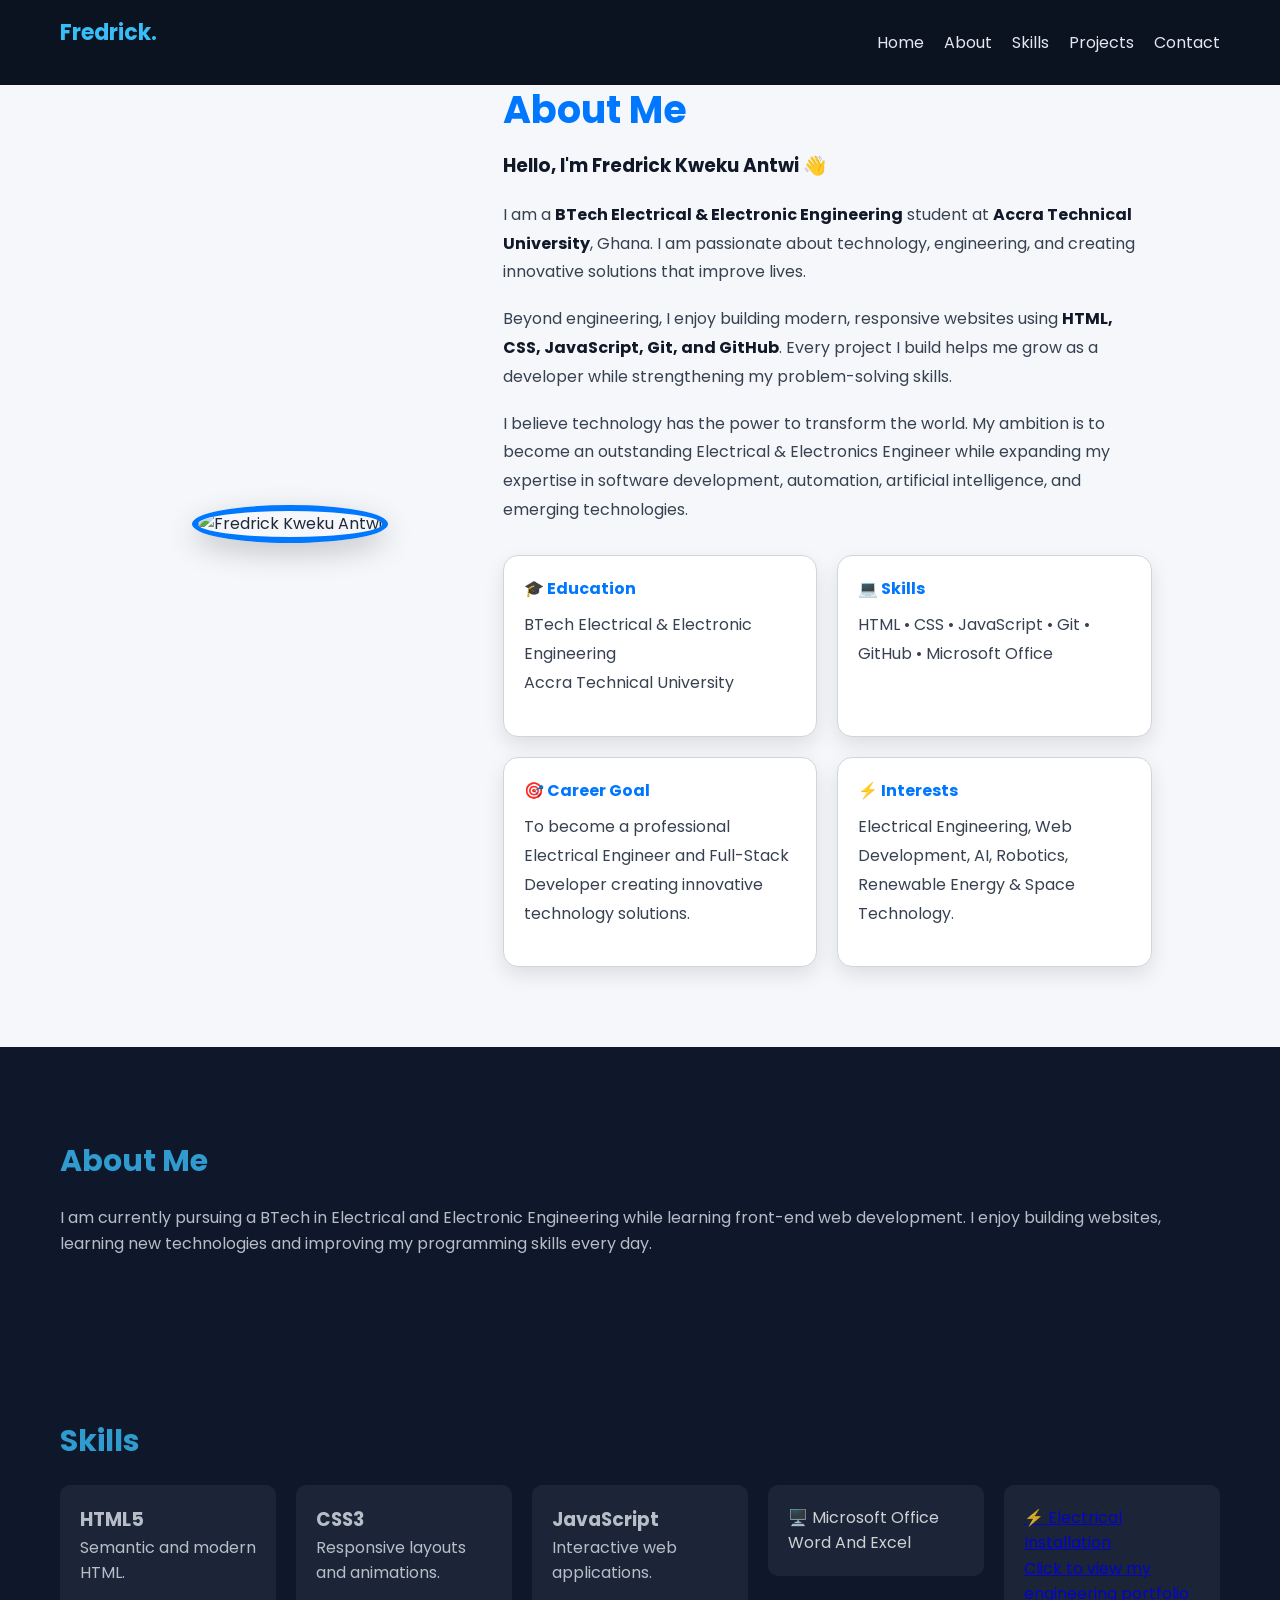
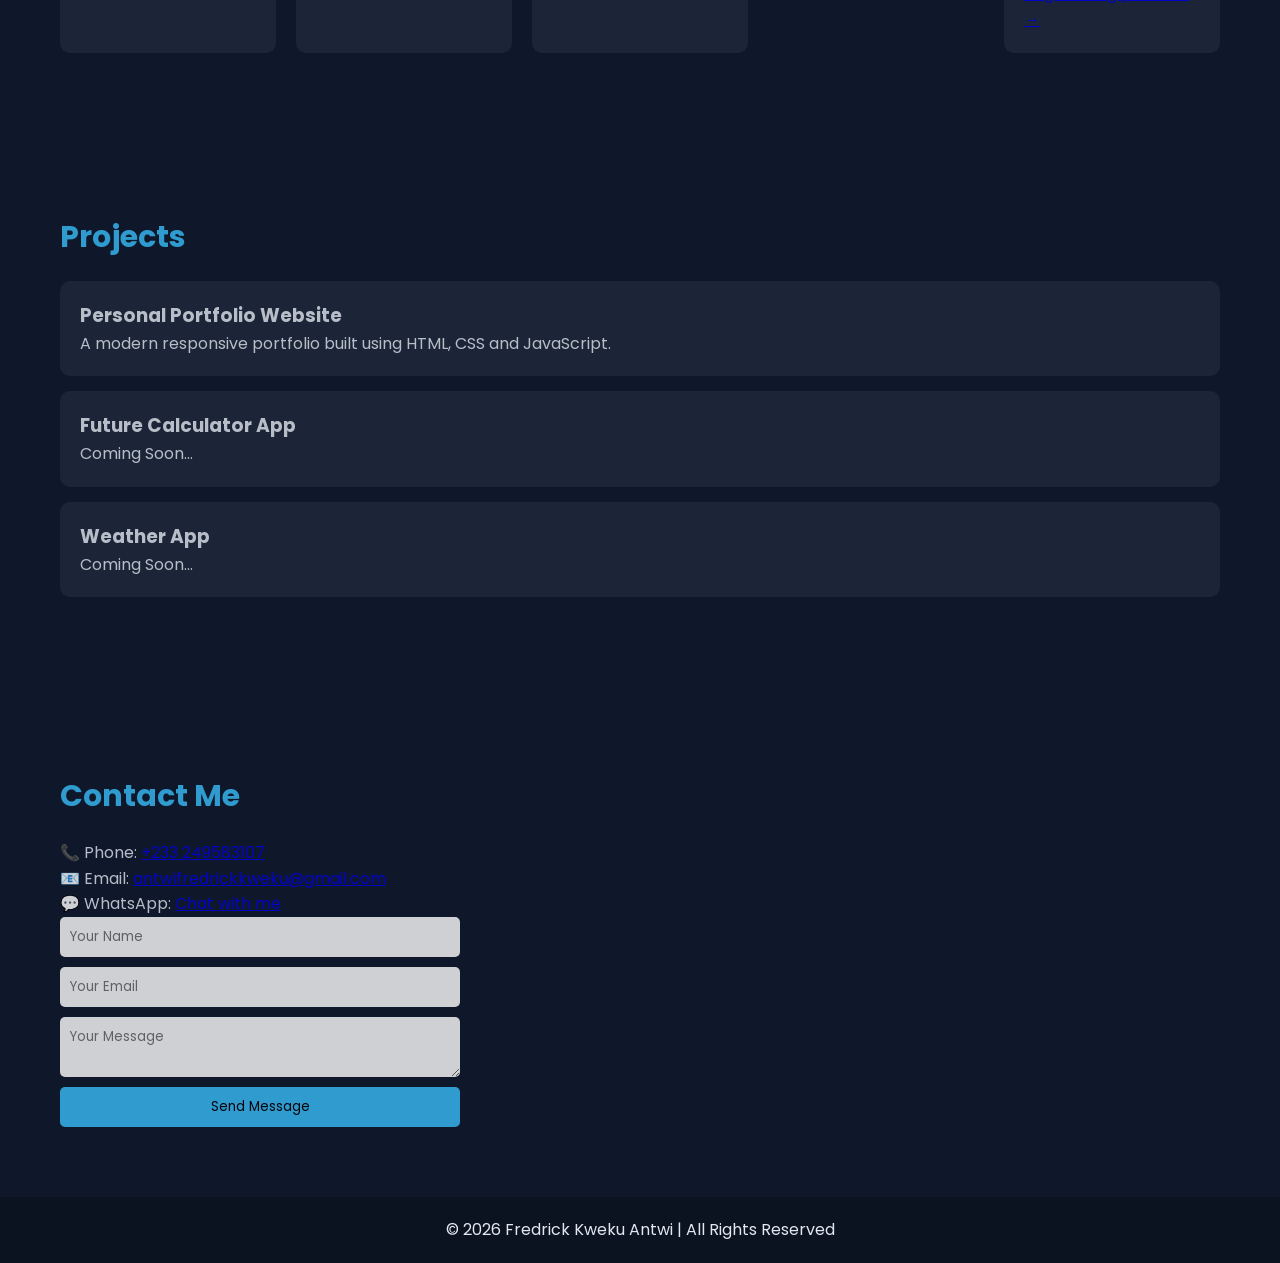
==== index.html @ 569ac74a "Update index.html" ====
<!DOCTYPE html>
<html lang="en">
<head>
    <meta charset="UTF-8">
    <meta name="viewport" content="width=device-width, initial-scale=1.0">
    <title>Fredrick Kweku Antwi | Portfolio</title>

    <link rel="stylesheet" href="style.css">

    <link href="https://fonts.googleapis.com/css2?family=Poppins:wght@300;400;600;700&display=swap" rel="stylesheet">
</head>
<body>

<header>

<nav>

<h2 class="logo">Fredrick.</h2>

<ul class="nav-links">

<li><a href="#home">Home</a></li>

<li><a href="#about">About</a></li>

<li><a href="#skills">Skills</a></li>

<li><a href="#projects">Projects</a></li>

<li><a href="#contact">Contact</a></li>

</ul>

</nav>

</header>

<section id="about" class="about">
    <div class="about-container">

        <div class="about-image">
            <img src="images/profile.jpg" alt="Fredrick Kweku Antwi">
        </div>

        <div class="about-content">
            <h2>About Me</h2>

            <h3>Hello, I'm Fredrick Kweku Antwi 👋</h3>

            <p>
                I am a <strong>BTech Electrical & Electronic Engineering</strong> student at
                <strong>Accra Technical University</strong>, Ghana. I am passionate about
                technology, engineering, and creating innovative solutions that improve lives.
            </p>

            <p>
                Beyond engineering, I enjoy building modern, responsive websites using
                <strong>HTML, CSS, JavaScript, Git, and GitHub</strong>. Every project I build
                helps me grow as a developer while strengthening my problem-solving skills.
            </p>

            <p>
                I believe technology has the power to transform the world. My ambition is to
                become an outstanding Electrical & Electronics Engineer while expanding my
                expertise in software development, automation, artificial intelligence, and
                emerging technologies.
            </p>

            <div class="about-info">

                <div class="info-box">
                    <h4>🎓 Education</h4>
                    <p>BTech Electrical & Electronic Engineering<br>Accra Technical University</p>
                </div>

                <div class="info-box">
                    <h4>💻 Skills</h4>
                    <p>HTML • CSS • JavaScript • Git • GitHub • Microsoft Office</p>
                </div>

                <div class="info-box">
                    <h4>🎯 Career Goal</h4>
                    <p>To become a professional Electrical Engineer and Full-Stack Developer creating innovative technology solutions.</p>
                </div>

                <div class="info-box">
                    <h4>⚡ Interests</h4>
                    <p>Electrical Engineering, Web Development, AI, Robotics, Renewable Energy & Space Technology.</p>
                </div>

            </div>
        </div>

    </div>
</section>

<section id="about">

<h2>About Me</h2>

<p>

I am currently pursuing a BTech in Electrical and Electronic Engineering while learning front-end web development.

I enjoy building websites, learning new technologies and improving my programming skills every day.

</p>

</section>

<section id="skills">

<h2>Skills</h2>

<div class="skills-container">

<div class="card">
<h3>HTML5</h3>
<p>Semantic and modern HTML.</p>
</div>

<div class="card">
<h3>CSS3</h3>
<p>Responsive layouts and animations.</p>
</div>

<div class="card">
<h3>JavaScript</h3>
<p>Interactive web applications.</p>
</div>

<a href="office.html" class="office-link">
    <div class="card">
        🖥️ Microsoft Office
        <P>Word And Excel</P>
    </div>
</a>

 <a href="electrical.html" class="card">
        ⚡ Electrical Installation
        <p>Click to view my engineering portfolio →</p>
    </a>

</div>

</section>

<section id="projects">

<h2>Projects</h2>

<div class="project">

<h3>Personal Portfolio Website</h3>

<p>

A modern responsive portfolio built using HTML, CSS and JavaScript.

</p>

</div>

<div class="project">

<h3>Future Calculator App</h3>

<p>

Coming Soon...

</p>

</div>

<div class="project">

<h3>Weather App</h3>

<p>

Coming Soon...

</p>

</div>

</section>

<section id="contact">

<h2>Contact Me</h2>

<div class="contact-info">

<p>📞 Phone: <a href="tel:+233249583107">+233 249583107</a></p>

<p>📧 Email: <a href="mailto:freddieselectricals@gmail.com">antwifredrickkweku@gmail.com</a></p>

<p>
💬 WhatsApp: 
<a href="https://wa.me/233531839120" target="_blank">
Chat with me
</a>
</p>

</div>

<form>
<input type="text" placeholder="Your Name" required>
<input type="email" placeholder="Your Email" required>
<textarea placeholder="Your Message" required></textarea>
<button type="submit">Send Message</button>
</form>

</section>

<footer>

<p>

© 2026 Fredrick Kweku Antwi | All Rights Reserved

</p>

</footer>

<script src="script.js"></script>

</body>
</html>
---- style.css ----
* {
    margin: 0;
    padding: 0;
    box-sizing: border-box;
    font-family: 'Poppins', sans-serif;
}

body {
    background: #0f172a;
    color: #e2e8f0;
    line-height: 1.6;
}

/* NAVBAR */
header {
    position: fixed;
    width: 100%;
    top: 0;
    left: 0;
    background: #0b1220;
    padding: 15px 60px;
    z-index: 1000;
}

nav {
    display: flex;
    justify-content: space-between;
    align-items: center;
}

.logo {
    color: #38bdf8;
    font-size: 22px;
    font-weight: 700;
}

.nav-links {
    list-style: none;
    display: flex;
}

.nav-links li {
    margin-left: 20px;
}

.nav-links a {
    color: #e2e8f0;
    text-decoration: none;
    transition: 0.3s;
}

.nav-links a:hover {
    color: #38bdf8;
}

/* HERO SECTION */
.hero {
    display: flex;
    justify-content: space-between;
    align-items: center;
    padding: 120px 60px 60px;
    min-height: 100vh;
}

.hero-text {
    max-width: 600px;
}

.hero-text h1 {
    font-size: 45px;
    margin-bottom: 10px;
}

.hero-text span {
    color: #38bdf8;
}

.hero-text h3 {
    margin-bottom: 15px;
    color: #94a3b8;
}

.hero-text p {
    margin-bottom: 20px;
    color: #cbd5e1;
}

.hero-image img {
    width: 300px;
    border-radius: 50%;
    border: 4px solid #38bdf8;
}

/* BUTTONS */
.btn {
    display: inline-block;
    padding: 10px 20px;
    background: #38bdf8;
    color: #0f172a;
    text-decoration: none;
    border-radius: 6px;
    margin-right: 10px;
    transition: 0.3s;
}

.btn:hover {
    background: #0ea5e9;
}

.secondary {
    background: transparent;
    border: 1px solid #38bdf8;
    color: #38bdf8;
}

/* SECTIONS */
section {
    padding: 80px 60px;
}

h2 {
    font-size: 30px;
    margin-bottom: 20px;
    color: #38bdf8;
}

/* SKILLS */
.skills-container {
    display: grid;
    grid-template-columns: repeat(auto-fit, minmax(200px, 1fr));
    gap: 20px;
}

.card {
    background: #1e293b;
    padding: 20px;
    border-radius: 10px;
    transition: 0.3s;
}

.card:hover {
    transform: translateY(-5px);
}

/* PROJECTS */
.project {
    background: #1e293b;
    padding: 20px;
    margin-bottom: 15px;
    border-radius: 10px;
}

/* CONTACT */
form {
    display: flex;
    flex-direction: column;
    max-width: 400px;
}

input, textarea {
    margin-bottom: 10px;
    padding: 10px;
    border: none;
    border-radius: 5px;
}

button {
    padding: 10px;
    background: #38bdf8;
    border: none;
    cursor: pointer;
    border-radius: 5px;
}

button:hover {
    background: #0ea5e9;
}

/* FOOTER */
footer {
    text-align: center;
    padding: 20px;
    background: #0b1220;
}

/* ABOUT SECTION */
.about{
    padding:80px 10%;
    background:#f5f7fa;
    color:#1e293b;
}

.about-container{
    display:flex;
    align-items:center;
    gap:50px;
    flex-wrap:wrap;
}

.about-image{
    flex:1;
    text-align:center;
}

.about-image img{
    width:320px;
    height:320px;
    border-radius:50%;
    object-fit:cover;
    border:6px solid #0077ff;
    box-shadow:0 10px 30px rgba(0,0,0,.2);
}

.about-content{
    flex:2;
}

.about-content h2{
    color:#0077ff;
    font-size:38px;
    margin-bottom:10px;
}

.about-content h3{
    color:#111827;
    margin-bottom:20px;
}

.about-content p{
    color:#374151;
    line-height:1.8;
    margin-bottom:18px;
}

.about-content strong{
    color:#111827;
}

.about-info{
    display:grid;
    grid-template-columns:repeat(auto-fit,minmax(230px,1fr));
    gap:20px;
    margin-top:30px;
}

.info-box{
    background:#ffffff;
    padding:20px;
    border-radius:15px;
    border:1px solid #d1d5db;
    box-shadow:0 8px 20px rgba(0,0,0,.1);
    transition:.3s;
}

.info-box:hover{
    transform:translateY(-8px);
}

.info-box h4{
    color:#0077ff;
    margin-bottom:10px;
}

.info-box p{
    color:#374151;
}

.office-link {
    display: block;
    color: white;
    text-decoration: none;
    width: 100%;
}
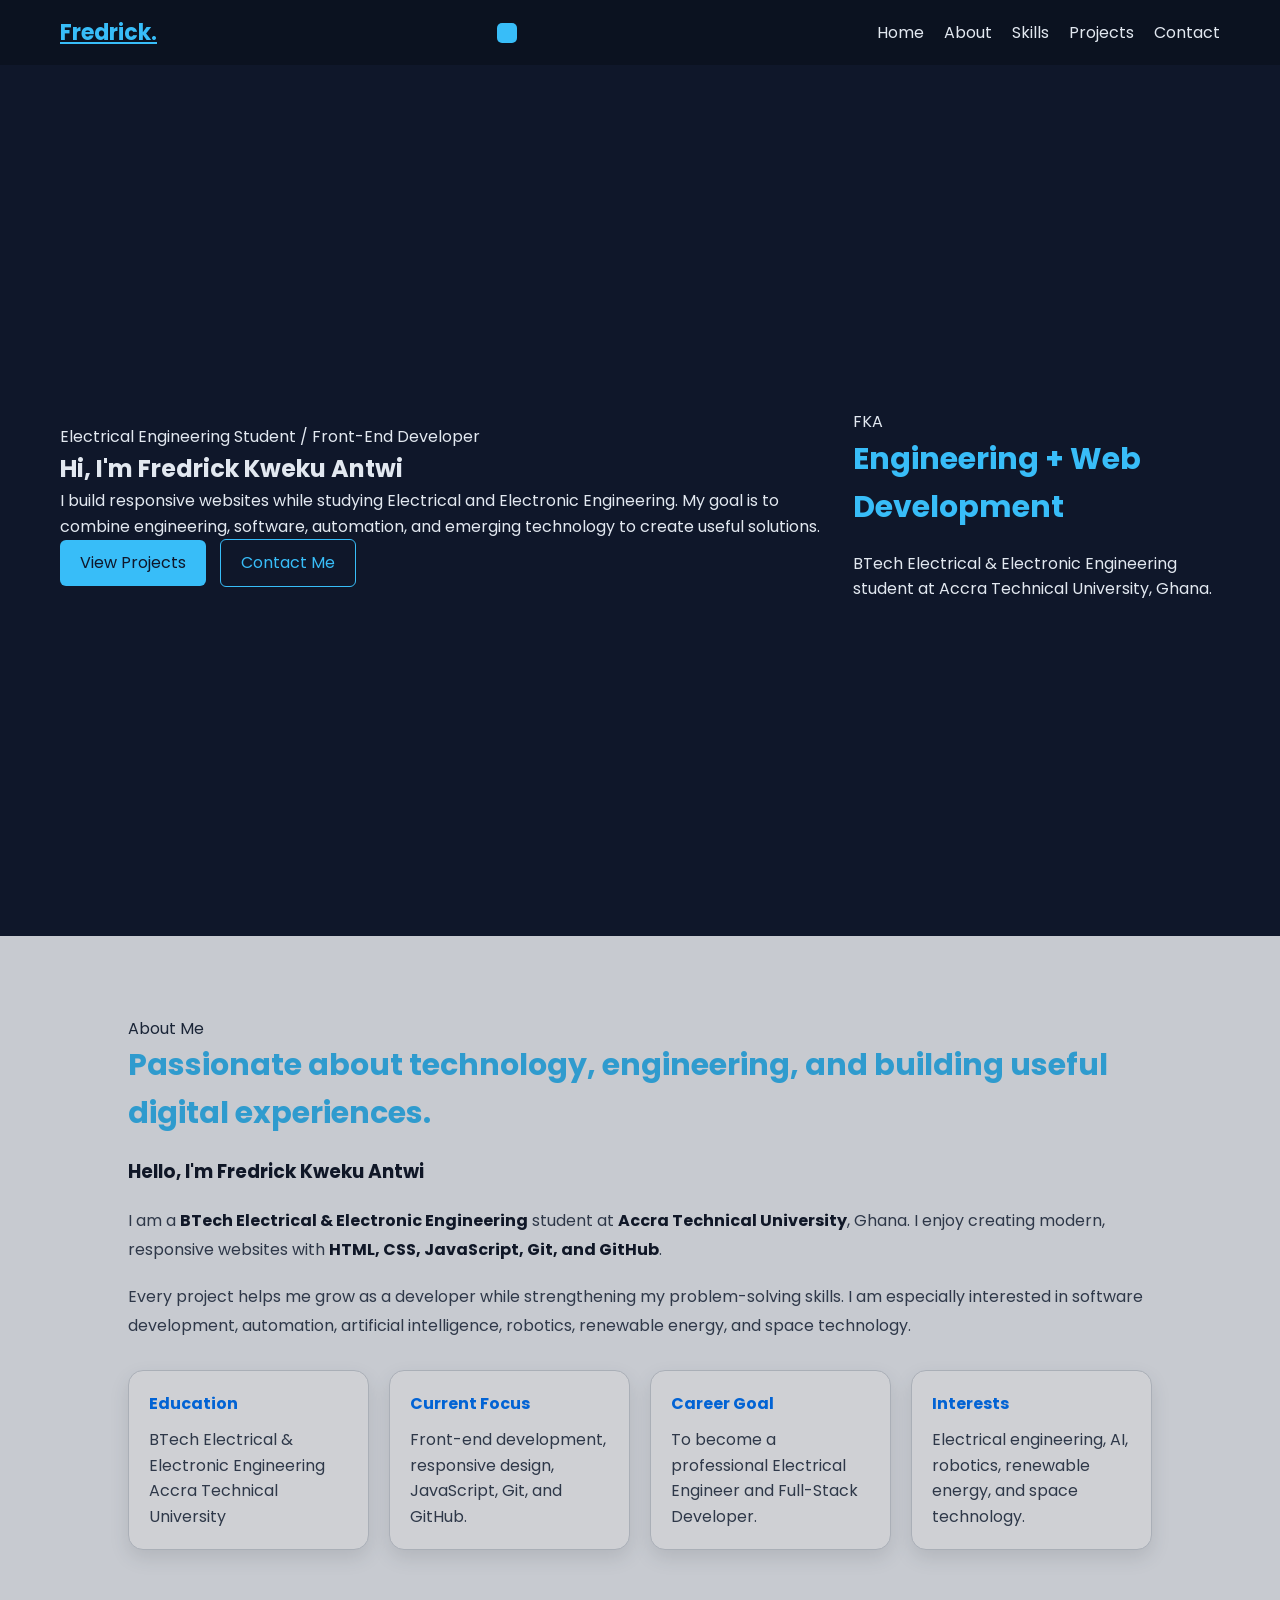
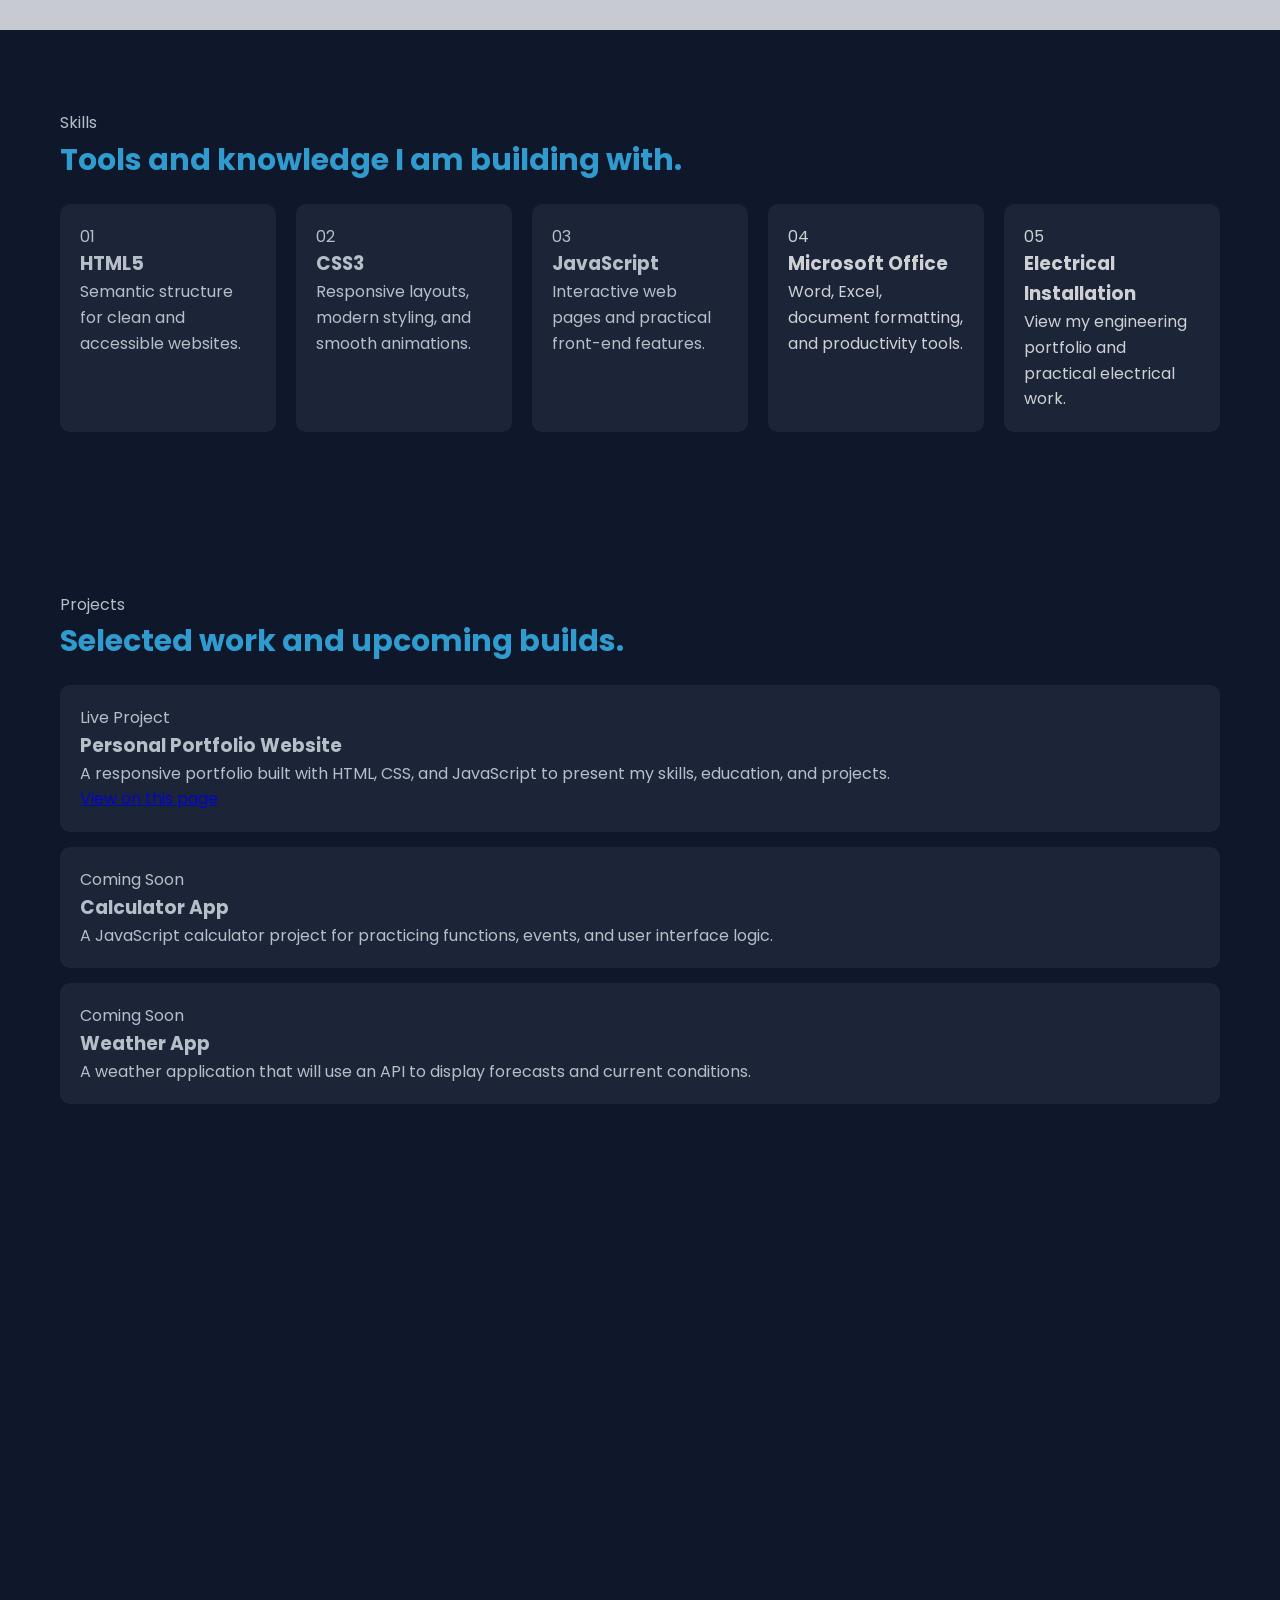
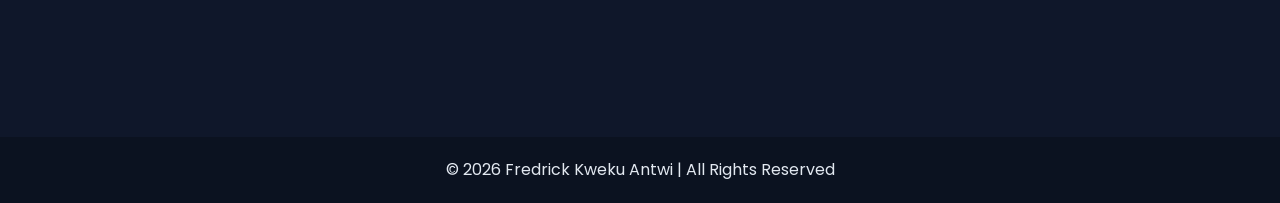
==== commit c3dc7797: "Update index.html" ====
--- a/index.html
+++ b/index.html
@@ -1,231 +1,208 @@
-<!DOCTYPE html>
+!doctype html>
 <html lang="en">
-<head>
+  <head>
     <meta charset="UTF-8">
     <meta name="viewport" content="width=device-width, initial-scale=1.0">
     <title>Fredrick Kweku Antwi | Portfolio</title>
-
+    <meta name="description" content="Portfolio of Fredrick Kweku Antwi, an Electrical and Electronic Engineering student and front-end web developer.">
     <link rel="stylesheet" href="style.css">
-
-    <link href="https://fonts.googleapis.com/css2?family=Poppins:wght@300;400;600;700&display=swap" rel="stylesheet">
-</head>
-<body>
-
-<header>
-
-<nav>
-
-<h2 class="logo">Fredrick.</h2>
-
-<ul class="nav-links">
-
-<li><a href="#home">Home</a></li>
-
-<li><a href="#about">About</a></li>
-
-<li><a href="#skills">Skills</a></li>
-
-<li><a href="#projects">Projects</a></li>
-
-<li><a href="#contact">Contact</a></li>
-
-</ul>
-
-</nav>
-
-</header>
-
-<section id="about" class="about">
-    <div class="about-container">
-
-        <div class="about-image">
-            <img src="images/profile.jpg" alt="Fredrick Kweku Antwi">
-        </div>
-
-        <div class="about-content">
-            <h2>About Me</h2>
-
-            <h3>Hello, I'm Fredrick Kweku Antwi 👋</h3>
-
+    <link rel="preconnect" href="https://fonts.googleapis.com">
+    <link rel="preconnect" href="https://fonts.gstatic.com" crossorigin>
+    <link href="https://fonts.googleapis.com/css2?family=Poppins:wght@300;400;500;600;700;800&display=swap" rel="stylesheet">
+  </head>
+  <body>
+    <header class="site-header">
+      <nav class="nav">
+        <a class="logo" href="#home">Fredrick.</a>
+
+        <button class="menu-toggle" type="button" aria-label="Open menu" aria-expanded="false">
+          <span></span>
+          <span></span>
+          <span></span>
+        </button>
+
+        <ul class="nav-links">
+          <li><a href="#home">Home</a></li>
+          <li><a href="#about">About</a></li>
+          <li><a href="#skills">Skills</a></li>
+          <li><a href="#projects">Projects</a></li>
+          <li><a href="#contact">Contact</a></li>
+        </ul>
+      </nav>
+    </header>
+
+    <main>
+      <section id="home" class="hero">
+        <div class="hero-content">
+          <p class="eyebrow">Electrical Engineering Student / Front-End Developer</p>
+          <h1>Hi, I'm <span>Fredrick Kweku Antwi</span></h1>
+          <p>
+            I build responsive websites while studying Electrical and Electronic Engineering.
+            My goal is to combine engineering, software, automation, and emerging technology
+            to create useful solutions.
+          </p>
+          <div class="hero-actions">
+            <a class="btn primary" href="#projects">View Projects</a>
+            <a class="btn secondary" href="#contact">Contact Me</a>
+          </div>
+        </div>
+
+        <div class="hero-card" aria-label="Portfolio summary">
+          <div class="profile-frame">
+            <img src="images/profile.jpg" alt="Fredrick Kweku Antwi" onerror="this.style.display='none'; this.nextElementSibling.style.display='grid';">
+            <div class="profile-fallback">FKA</div>
+          </div>
+          <div>
+            <h2>Engineering + Web Development</h2>
+            <p>BTech Electrical & Electronic Engineering student at Accra Technical University, Ghana.</p>
+          </div>
+        </div>
+      </section>
+
+      <section id="about" class="about section">
+        <div class="section-heading">
+          <p class="eyebrow">About Me</p>
+          <h2>Passionate about technology, engineering, and building useful digital experiences.</h2>
+        </div>
+
+        <div class="about-grid">
+          <div class="about-content">
+            <h3>Hello, I'm Fredrick Kweku Antwi</h3>
             <p>
-                I am a <strong>BTech Electrical & Electronic Engineering</strong> student at
-                <strong>Accra Technical University</strong>, Ghana. I am passionate about
-                technology, engineering, and creating innovative solutions that improve lives.
+              I am a <strong>BTech Electrical & Electronic Engineering</strong> student at
+              <strong>Accra Technical University</strong>, Ghana. I enjoy creating modern,
+              responsive websites with <strong>HTML, CSS, JavaScript, Git, and GitHub</strong>.
             </p>
-
             <p>
-                Beyond engineering, I enjoy building modern, responsive websites using
-                <strong>HTML, CSS, JavaScript, Git, and GitHub</strong>. Every project I build
-                helps me grow as a developer while strengthening my problem-solving skills.
+              Every project helps me grow as a developer while strengthening my problem-solving
+              skills. I am especially interested in software development, automation, artificial
+              intelligence, robotics, renewable energy, and space technology.
             </p>
-
-            <p>
-                I believe technology has the power to transform the world. My ambition is to
-                become an outstanding Electrical & Electronics Engineer while expanding my
-                expertise in software development, automation, artificial intelligence, and
-                emerging technologies.
-            </p>
-
-            <div class="about-info">
-
-                <div class="info-box">
-                    <h4>🎓 Education</h4>
-                    <p>BTech Electrical & Electronic Engineering<br>Accra Technical University</p>
-                </div>
-
-                <div class="info-box">
-                    <h4>💻 Skills</h4>
-                    <p>HTML • CSS • JavaScript • Git • GitHub • Microsoft Office</p>
-                </div>
-
-                <div class="info-box">
-                    <h4>🎯 Career Goal</h4>
-                    <p>To become a professional Electrical Engineer and Full-Stack Developer creating innovative technology solutions.</p>
-                </div>
-
-                <div class="info-box">
-                    <h4>⚡ Interests</h4>
-                    <p>Electrical Engineering, Web Development, AI, Robotics, Renewable Energy & Space Technology.</p>
-                </div>
-
-            </div>
-        </div>
-
-    </div>
-</section>
-
-<section id="about">
-
-<h2>About Me</h2>
-
-<p>
-
-I am currently pursuing a BTech in Electrical and Electronic Engineering while learning front-end web development.
-
-I enjoy building websites, learning new technologies and improving my programming skills every day.
-
-</p>
-
-</section>
-
-<section id="skills">
-
-<h2>Skills</h2>
-
-<div class="skills-container">
-
-<div class="card">
-<h3>HTML5</h3>
-<p>Semantic and modern HTML.</p>
-</div>
-
-<div class="card">
-<h3>CSS3</h3>
-<p>Responsive layouts and animations.</p>
-</div>
-
-<div class="card">
-<h3>JavaScript</h3>
-<p>Interactive web applications.</p>
-</div>
-
-<a href="office.html" class="office-link">
-    <div class="card">
-        🖥️ Microsoft Office
-        <P>Word And Excel</P>
-    </div>
-</a>
-
- <a href="electrical.html" class="card">
-        ⚡ Electrical Installation
-        <p>Click to view my engineering portfolio →</p>
-    </a>
-
-</div>
-
-</section>
-
-<section id="projects">
-
-<h2>Projects</h2>
-
-<div class="project">
-
-<h3>Personal Portfolio Website</h3>
-
-<p>
-
-A modern responsive portfolio built using HTML, CSS and JavaScript.
-
-</p>
-
-</div>
-
-<div class="project">
-
-<h3>Future Calculator App</h3>
-
-<p>
-
-Coming Soon...
-
-</p>
-
-</div>
-
-<div class="project">
-
-<h3>Weather App</h3>
-
-<p>
-
-Coming Soon...
-
-</p>
-
-</div>
-
-</section>
-
-<section id="contact">
-
-<h2>Contact Me</h2>
-
-<div class="contact-info">
-
-<p>📞 Phone: <a href="tel:+233249583107">+233 249583107</a></p>
-
-<p>📧 Email: <a href="mailto:freddieselectricals@gmail.com">antwifredrickkweku@gmail.com</a></p>
-
-<p>
-💬 WhatsApp: 
-<a href="https://wa.me/233531839120" target="_blank">
-Chat with me
-</a>
-</p>
-
-</div>
-
-<form>
-<input type="text" placeholder="Your Name" required>
-<input type="email" placeholder="Your Email" required>
-<textarea placeholder="Your Message" required></textarea>
-<button type="submit">Send Message</button>
-</form>
-
-</section>
-
-<footer>
-
-<p>
-
-© 2026 Fredrick Kweku Antwi | All Rights Reserved
-
-</p>
-
-</footer>
-
-<script src="script.js"></script>
-
-</body>
+          </div>
+
+          <div class="about-info">
+            <article class="info-box">
+              <h4>Education</h4>
+              <p>BTech Electrical & Electronic Engineering<br>Accra Technical University</p>
+            </article>
+            <article class="info-box">
+              <h4>Current Focus</h4>
+              <p>Front-end development, responsive design, JavaScript, Git, and GitHub.</p>
+            </article>
+            <article class="info-box">
+              <h4>Career Goal</h4>
+              <p>To become a professional Electrical Engineer and Full-Stack Developer.</p>
+            </article>
+            <article class="info-box">
+              <h4>Interests</h4>
+              <p>Electrical engineering, AI, robotics, renewable energy, and space technology.</p>
+            </article>
+          </div>
+        </div>
+      </section>
+
+      <section id="skills" class="skills section">
+        <div class="section-heading">
+          <p class="eyebrow">Skills</p>
+          <h2>Tools and knowledge I am building with.</h2>
+        </div>
+
+        <div class="skills-container">
+          <article class="card">
+            <span>01</span>
+            <h3>HTML5</h3>
+            <p>Semantic structure for clean and accessible websites.</p>
+          </article>
+
+          <article class="card">
+            <span>02</span>
+            <h3>CSS3</h3>
+            <p>Responsive layouts, modern styling, and smooth animations.</p>
+          </article>
+
+          <article class="card">
+            <span>03</span>
+            <h3>JavaScript</h3>
+            <p>Interactive web pages and practical front-end features.</p>
+          </article>
+
+          <a href="office.html" class="card linked-card">
+            <span>04</span>
+            <h3>Microsoft Office</h3>
+            <p>Word, Excel, document formatting, and productivity tools.</p>
+          </a>
+
+          <a href="electrical.html" class="card linked-card">
+            <span>05</span>
+            <h3>Electrical Installation</h3>
+            <p>View my engineering portfolio and practical electrical work.</p>
+          </a>
+        </div>
+      </section>
+
+      <section id="projects" class="projects section">
+        <div class="section-heading">
+          <p class="eyebrow">Projects</p>
+          <h2>Selected work and upcoming builds.</h2>
+        </div>
+
+        <div class="projects-grid">
+          <article class="project">
+            <p class="project-tag">Live Project</p>
+            <h3>Personal Portfolio Website</h3>
+            <p>A responsive portfolio built with HTML, CSS, and JavaScript to present my skills, education, and projects.</p>
+            <a href="#home">View on this page</a>
+          </article>
+
+          <article class="project">
+            <p class="project-tag">Coming Soon</p>
+            <h3>Calculator App</h3>
+            <p>A JavaScript calculator project for practicing functions, events, and user interface logic.</p>
+          </article>
+
+          <article class="project">
+            <p class="project-tag">Coming Soon</p>
+            <h3>Weather App</h3>
+            <p>A weather application that will use an API to display forecasts and current conditions.</p>
+          </article>
+        </div>
+      </section>
+
+      <section id="contact" class="contact section">
+        <div class="contact-copy">
+          <p class="eyebrow">Contact</p>
+          <h2>Let's connect and build something meaningful.</h2>
+          <div class="contact-info">
+            <p>Phone: <a href="tel:+233249583107">+233 249 583 107</a></p>
+            <p>Email: <a href="mailto:antwifredrickkweku@gmail.com">antwifredrickkweku@gmail.com</a></p>
+            <p>WhatsApp: <a href="https://wa.me/233531839120" target="_blank" rel="noreferrer">Chat with me</a></p>
+          </div>
+        </div>
+
+        <form class="contact-form">
+          <label>
+            <span>Your Name</span>
+            <input type="text" name="name" placeholder="Enter your name" required>
+          </label>
+          <label>
+            <span>Your Email</span>
+            <input type="email" name="email" placeholder="Enter your email" required>
+          </label>
+          <label>
+            <span>Your Message</span>
+            <textarea name="message" placeholder="Write your message" required></textarea>
+          </label>
+          <button type="submit">Send Message</button>
+          <p class="form-note" aria-live="polite"></p>
+        </form>
+      </section>
+    </main>
+
+    <footer>
+      <p>© 2026 Fredrick Kweku Antwi | All Rights Reserved</p>
+    </footer>
+
+    <script src="script.js"></script>
+  </body>
 </html>
+
--- a/style.css
+++ b/style.css
@@ -271,3 +271,24 @@
     text-decoration: none;
     width: 100%;
 }
+
+.card a {
+    color: white;
+    text-decoration: none;
+}
+
+.card a:hover {
+    color: white;
+}
+
+a.card {
+    color: white;
+    text-decoration: none;
+}
+a.card,
+a.card:visited,
+a.card:hover,
+a.card:active {
+    color: white !important;
+    text-decoration: none !important;
+}
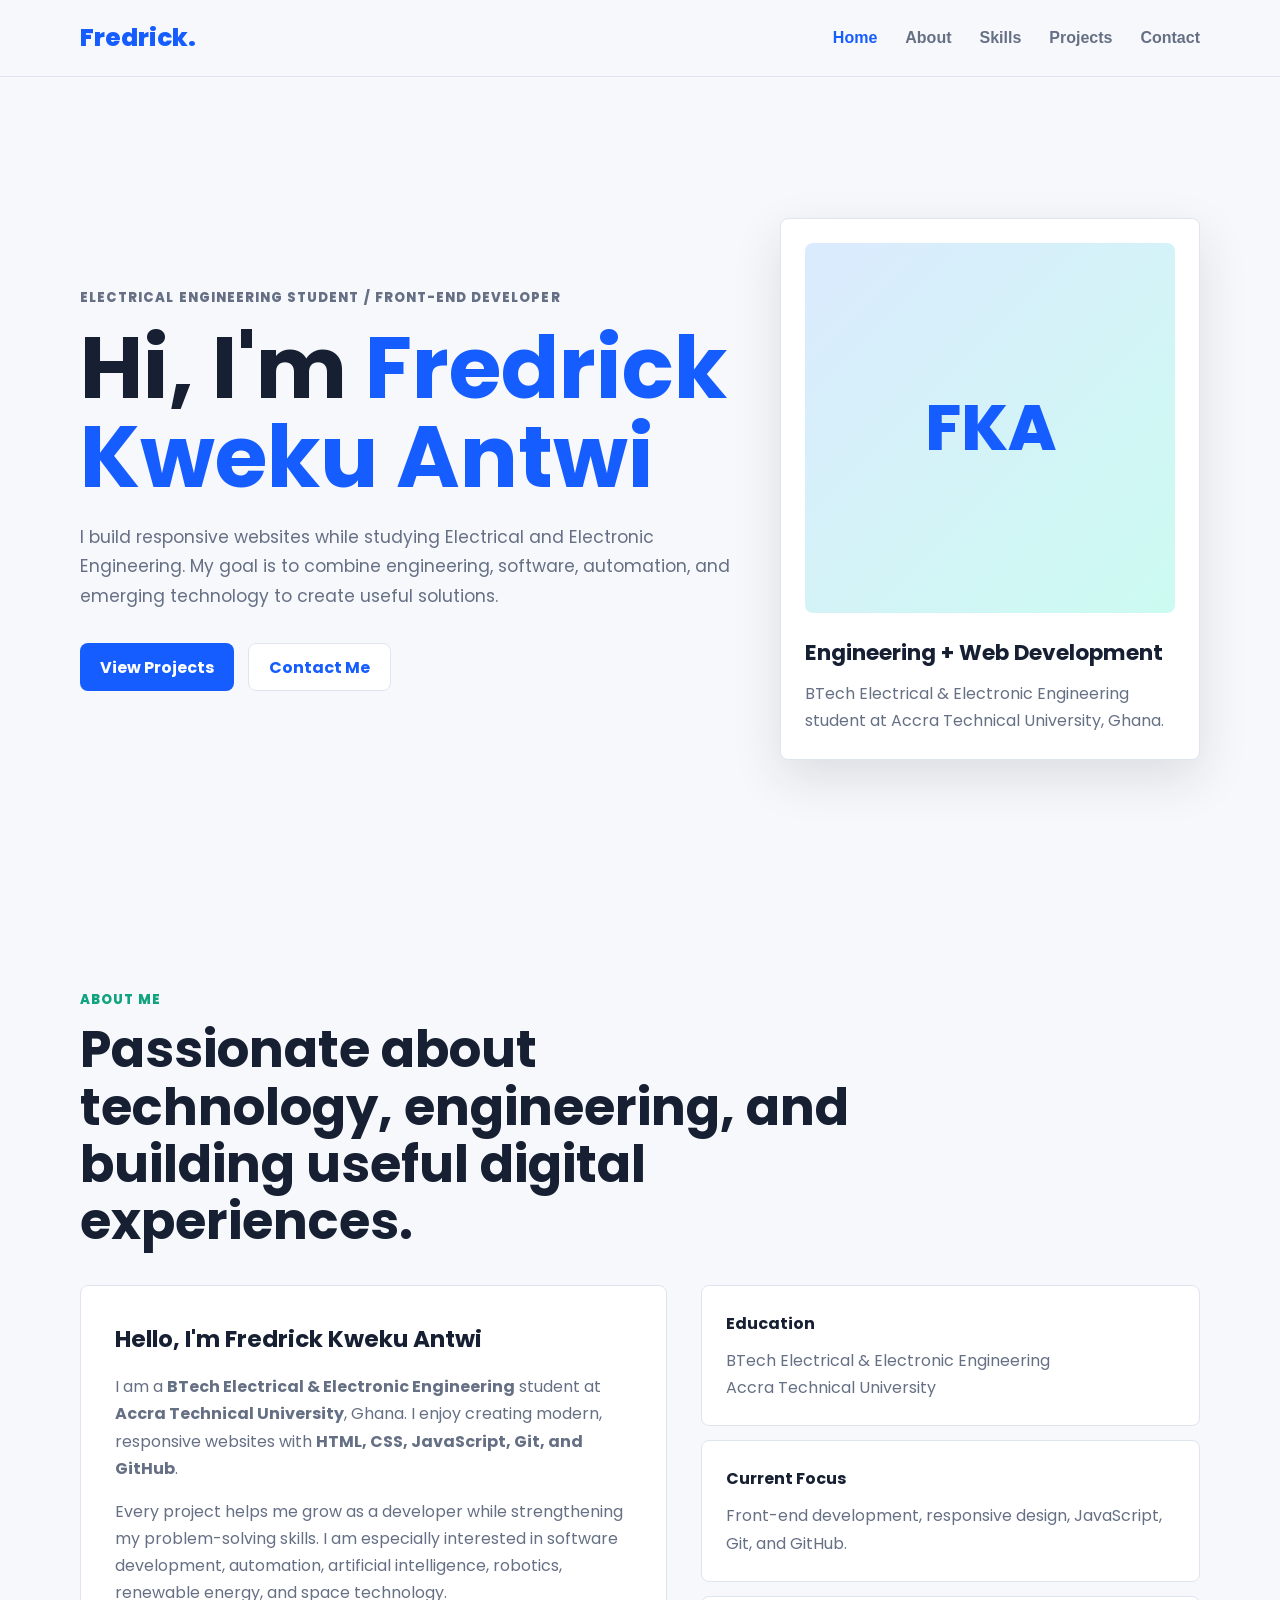
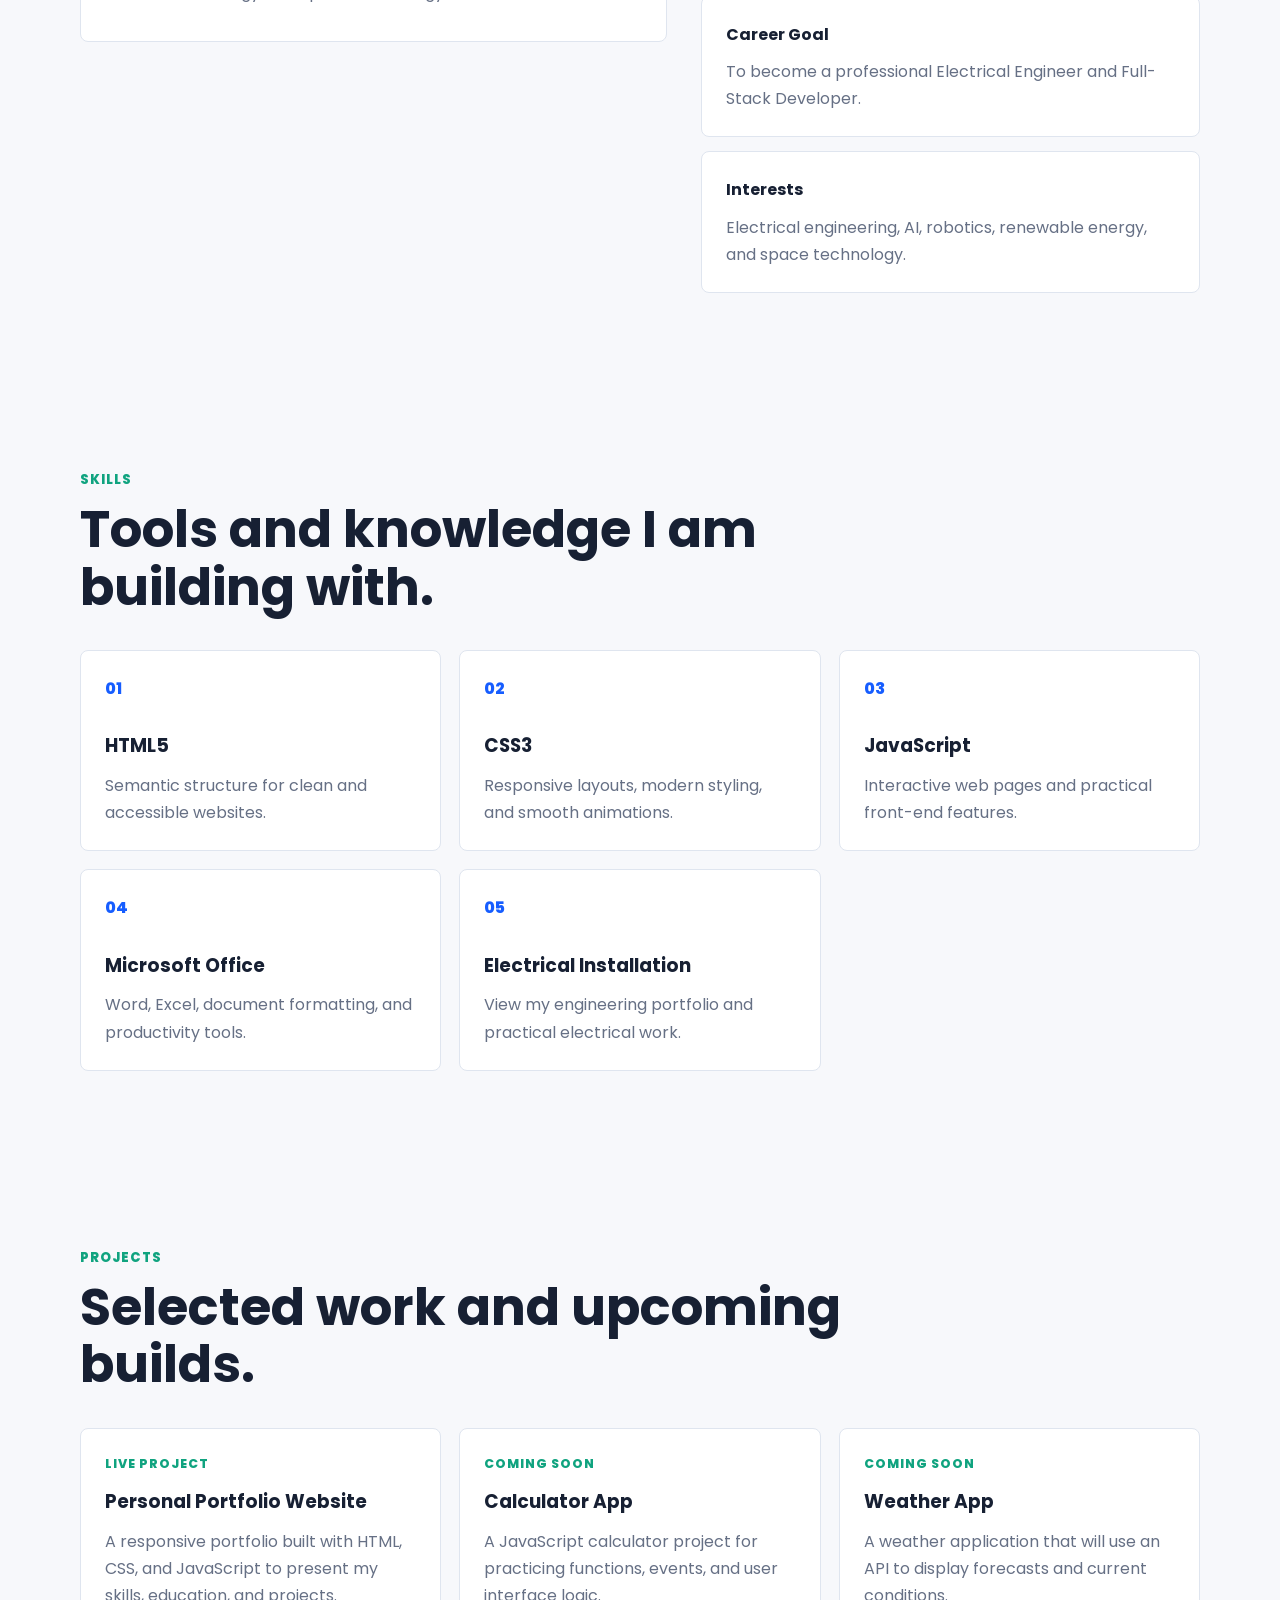
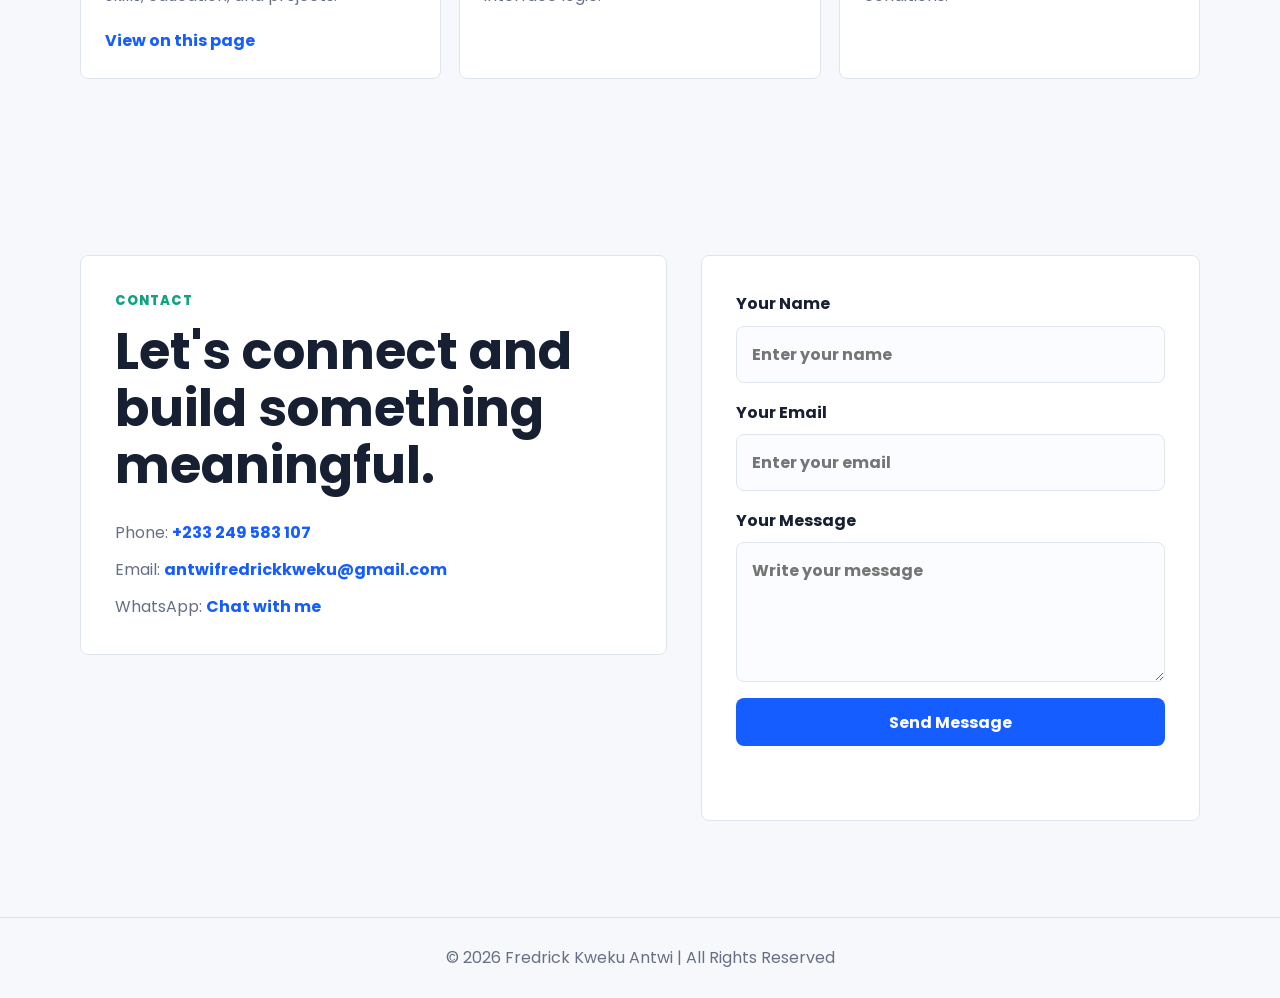
==== commit a82180ea: "Update index.html" ====
--- a/index.html
+++ b/index.html
@@ -1,4 +1,4 @@
-!doctype html>
+<!doctype html>
 <html lang="en">
   <head>
     <meta charset="UTF-8">
@@ -114,11 +114,11 @@
             <p>Semantic structure for clean and accessible websites.</p>
           </article>
 
-          <article class="card">
+          <a href="css.html" class="card linked-card">
             <span>02</span>
             <h3>CSS3</h3>
             <p>Responsive layouts, modern styling, and smooth animations.</p>
-          </article>
+          </a>
 
           <article class="card">
             <span>03</span>
@@ -205,4 +205,3 @@
     <script src="script.js"></script>
   </body>
 </html>
-
--- a/style.css
+++ b/style.css
@@ -1,294 +1,478 @@
+:root {
+  --bg: #f7f8fb;
+  --surface: #ffffff;
+  --text: #172033;
+  --muted: #667085;
+  --primary: #165dff;
+  --primary-dark: #0b3eb3;
+  --accent: #10a37f;
+  --line: #dfe5ef;
+  --shadow: 0 18px 50px rgba(23, 32, 51, 0.12);
+}
+
 * {
-    margin: 0;
-    padding: 0;
-    box-sizing: border-box;
-    font-family: 'Poppins', sans-serif;
+  box-sizing: border-box;
+  margin: 0;
+  padding: 0;
+}
+
+html {
+  scroll-behavior: smooth;
 }
 
 body {
-    background: #0f172a;
-    color: #e2e8f0;
-    line-height: 1.6;
-}
-
-/* NAVBAR */
-header {
-    position: fixed;
+  background: var(--bg);
+  color: var(--text);
+  font-family: "Poppins", Arial, sans-serif;
+  line-height: 1.7;
+}
+
+a {
+  color: inherit;
+  text-decoration: none;
+}
+
+img {
+  display: block;
+  max-width: 100%;
+}
+
+.site-header {
+  position: sticky;
+  top: 0;
+  z-index: 20;
+  background: rgba(247, 248, 251, 0.92);
+  border-bottom: 1px solid var(--line);
+  backdrop-filter: blur(14px);
+}
+
+.nav {
+  width: min(1120px, calc(100% - 36px));
+  min-height: 76px;
+  margin: 0 auto;
+  display: flex;
+  align-items: center;
+  justify-content: space-between;
+  gap: 20px;
+}
+
+.logo {
+  color: var(--primary);
+  font-size: 1.55rem;
+  font-weight: 800;
+}
+
+.nav-links {
+  display: flex;
+  align-items: center;
+  gap: 28px;
+  list-style: none;
+}
+
+.nav-links a {
+  color: var(--muted);
+  font-weight: 600;
+  transition: color 180ms ease;
+}
+
+.nav-links a:hover,
+.nav-links a.active {
+  color: var(--primary);
+}
+
+.menu-toggle {
+  display: none;
+  width: 44px;
+  height: 44px;
+  border: 1px solid var(--line);
+  border-radius: 8px;
+  background: var(--surface);
+  cursor: pointer;
+}
+
+.menu-toggle span {
+  display: block;
+  width: 20px;
+  height: 2px;
+  margin: 5px auto;
+  background: var(--text);
+}
+
+.hero,
+.section {
+  width: min(1120px, calc(100% - 36px));
+  margin: 0 auto;
+}
+
+.hero {
+  min-height: calc(100vh - 76px);
+  display: grid;
+  grid-template-columns: minmax(0, 1fr) minmax(300px, 420px);
+  gap: 46px;
+  align-items: center;
+  padding: 74px 0;
+}
+
+.eyebrow {
+  color: var(--accent);
+  font-size: 0.82rem;
+  font-weight: 800;
+  letter-spacing: 0.08em;
+  text-transform: uppercase;
+}
+
+.hero h1 {
+  margin: 14px 0 22px;
+  font-size: clamp(2.6rem, 7vw, 5.4rem);
+  line-height: 1.03;
+  letter-spacing: 0;
+}
+
+.hero h1 span {
+  color: var(--primary);
+}
+
+.hero p,
+.about-content p,
+.project p,
+.card p,
+.info-box p,
+.contact-info {
+  color: var(--muted);
+}
+
+.hero-content > p:not(.eyebrow) {
+  max-width: 660px;
+  font-size: 1.08rem;
+}
+
+.hero-actions {
+  display: flex;
+  flex-wrap: wrap;
+  gap: 14px;
+  margin-top: 32px;
+}
+
+.btn,
+.contact-form button {
+  min-height: 48px;
+  display: inline-flex;
+  align-items: center;
+  justify-content: center;
+  border: 0;
+  border-radius: 8px;
+  padding: 0 20px;
+  font: inherit;
+  font-weight: 700;
+  cursor: pointer;
+  transition: transform 180ms ease, background 180ms ease, color 180ms ease;
+}
+
+.btn:hover,
+.contact-form button:hover {
+  transform: translateY(-2px);
+}
+
+.primary,
+.contact-form button {
+  background: var(--primary);
+  color: #fff;
+}
+
+.primary:hover,
+.contact-form button:hover {
+  background: var(--primary-dark);
+}
+
+.secondary {
+  background: var(--surface);
+  color: var(--primary);
+  border: 1px solid var(--line);
+}
+
+.hero-card {
+  display: grid;
+  gap: 22px;
+  padding: 24px;
+  border: 1px solid var(--line);
+  border-radius: 8px;
+  background: var(--surface);
+  box-shadow: var(--shadow);
+}
+
+.profile-frame {
+  overflow: hidden;
+  border-radius: 8px;
+  background: linear-gradient(135deg, #dbeafe, #ccfbf1);
+  aspect-ratio: 1;
+}
+
+.profile-frame img,
+.profile-fallback {
+  width: 100%;
+  height: 100%;
+  object-fit: cover;
+}
+
+.profile-fallback {
+  display: none;
+  place-items: center;
+  color: var(--primary);
+  font-size: 4rem;
+  font-weight: 800;
+}
+
+.hero-card h2 {
+  margin-bottom: 8px;
+  font-size: 1.35rem;
+}
+
+.section {
+  padding: 88px 0;
+}
+
+.section-heading {
+  max-width: 780px;
+  margin-bottom: 34px;
+}
+
+.section-heading h2,
+.contact h2 {
+  margin-top: 10px;
+  font-size: clamp(2rem, 4vw, 3.35rem);
+  line-height: 1.12;
+}
+
+.about-grid,
+.contact {
+  display: grid;
+  grid-template-columns: minmax(0, 1fr) minmax(320px, 0.85fr);
+  gap: 34px;
+  align-items: start;
+}
+
+.about-content,
+.contact-copy,
+.contact-form {
+  border: 1px solid var(--line);
+  border-radius: 8px;
+  background: var(--surface);
+  padding: clamp(22px, 4vw, 34px);
+}
+
+.about-content h3 {
+  margin-bottom: 14px;
+  font-size: 1.45rem;
+}
+
+.about-content p + p {
+  margin-top: 16px;
+}
+
+.about-info {
+  display: grid;
+  gap: 14px;
+}
+
+.info-box,
+.card,
+.project {
+  border: 1px solid var(--line);
+  border-radius: 8px;
+  background: var(--surface);
+  padding: 24px;
+  transition: transform 180ms ease, box-shadow 180ms ease, border-color 180ms ease;
+}
+
+.info-box:hover,
+.card:hover,
+.project:hover {
+  transform: translateY(-4px);
+  border-color: rgba(22, 93, 255, 0.3);
+  box-shadow: 0 14px 36px rgba(23, 32, 51, 0.09);
+}
+
+.info-box h4,
+.card h3,
+.project h3 {
+  margin-bottom: 10px;
+  color: var(--text);
+}
+
+.skills-container,
+.projects-grid {
+  display: grid;
+  grid-template-columns: repeat(3, minmax(0, 1fr));
+  gap: 18px;
+}
+
+.card span {
+  display: inline-block;
+  margin-bottom: 28px;
+  color: var(--primary);
+  font-weight: 800;
+}
+
+.linked-card {
+  color: inherit;
+}
+
+.project-tag {
+  margin-bottom: 12px;
+  color: var(--accent) !important;
+  font-size: 0.78rem;
+  font-weight: 800;
+  letter-spacing: 0.08em;
+  text-transform: uppercase;
+}
+
+.project a {
+  display: inline-block;
+  margin-top: 18px;
+  color: var(--primary);
+  font-weight: 700;
+}
+
+.contact {
+  padding-bottom: 96px;
+}
+
+.contact-info {
+  display: grid;
+  gap: 10px;
+  margin-top: 24px;
+}
+
+.contact-info a {
+  color: var(--primary);
+  font-weight: 700;
+}
+
+.contact-form {
+  display: grid;
+  gap: 16px;
+}
+
+.contact-form label {
+  display: grid;
+  gap: 8px;
+  color: var(--text);
+  font-weight: 700;
+}
+
+.contact-form input,
+.contact-form textarea {
+  width: 100%;
+  border: 1px solid var(--line);
+  border-radius: 8px;
+  padding: 14px 15px;
+  color: var(--text);
+  background: #fbfcff;
+  font: inherit;
+  outline: none;
+  transition: border-color 180ms ease, box-shadow 180ms ease;
+}
+
+.contact-form textarea {
+  min-height: 140px;
+  resize: vertical;
+}
+
+.contact-form input:focus,
+.contact-form textarea:focus {
+  border-color: var(--primary);
+  box-shadow: 0 0 0 4px rgba(22, 93, 255, 0.12);
+}
+
+.form-note {
+  min-height: 24px;
+  color: var(--accent);
+  font-size: 0.92rem;
+}
+
+footer {
+  border-top: 1px solid var(--line);
+  padding: 26px 18px;
+  color: var(--muted);
+  text-align: center;
+}
+
+@media (max-width: 880px) {
+  .menu-toggle {
+    display: block;
+  }
+
+  .nav-links {
+    position: absolute;
+    top: 76px;
+    right: 18px;
+    left: 18px;
+    display: none;
+    flex-direction: column;
+    align-items: stretch;
+    gap: 0;
+    padding: 10px;
+    border: 1px solid var(--line);
+    border-radius: 8px;
+    background: var(--surface);
+    box-shadow: var(--shadow);
+  }
+
+  .nav-links.open {
+    display: flex;
+  }
+
+  .nav-links a {
+    display: block;
+    padding: 13px 14px;
+  }
+
+  .hero,
+  .about-grid,
+  .contact {
+    grid-template-columns: 1fr;
+  }
+
+  .hero {
+    min-height: auto;
+    padding-top: 48px;
+  }
+
+  .hero-card {
+    max-width: 520px;
+  }
+
+  .skills-container,
+  .projects-grid {
+    grid-template-columns: repeat(2, minmax(0, 1fr));
+  }
+}
+
+@media (max-width: 620px) {
+  .hero,
+  .section {
+    width: min(100% - 28px, 1120px);
+  }
+
+  .hero h1 {
+    font-size: 2.55rem;
+  }
+
+  .section {
+    padding: 66px 0;
+  }
+
+  .skills-container,
+  .projects-grid {
+    grid-template-columns: 1fr;
+  }
+
+  .hero-actions,
+  .btn,
+  .contact-form button {
     width: 100%;
-    top: 0;
-    left: 0;
-    background: #0b1220;
-    padding: 15px 60px;
-    z-index: 1000;
-}
-
-nav {
-    display: flex;
-    justify-content: space-between;
-    align-items: center;
-}
-
-.logo {
-    color: #38bdf8;
-    font-size: 22px;
-    font-weight: 700;
-}
-
-.nav-links {
-    list-style: none;
-    display: flex;
-}
-
-.nav-links li {
-    margin-left: 20px;
-}
-
-.nav-links a {
-    color: #e2e8f0;
-    text-decoration: none;
-    transition: 0.3s;
-}
-
-.nav-links a:hover {
-    color: #38bdf8;
-}
-
-/* HERO SECTION */
-.hero {
-    display: flex;
-    justify-content: space-between;
-    align-items: center;
-    padding: 120px 60px 60px;
-    min-height: 100vh;
-}
-
-.hero-text {
-    max-width: 600px;
-}
-
-.hero-text h1 {
-    font-size: 45px;
-    margin-bottom: 10px;
-}
-
-.hero-text span {
-    color: #38bdf8;
-}
-
-.hero-text h3 {
-    margin-bottom: 15px;
-    color: #94a3b8;
-}
-
-.hero-text p {
-    margin-bottom: 20px;
-    color: #cbd5e1;
-}
-
-.hero-image img {
-    width: 300px;
-    border-radius: 50%;
-    border: 4px solid #38bdf8;
-}
-
-/* BUTTONS */
-.btn {
-    display: inline-block;
-    padding: 10px 20px;
-    background: #38bdf8;
-    color: #0f172a;
-    text-decoration: none;
-    border-radius: 6px;
-    margin-right: 10px;
-    transition: 0.3s;
-}
-
-.btn:hover {
-    background: #0ea5e9;
-}
-
-.secondary {
-    background: transparent;
-    border: 1px solid #38bdf8;
-    color: #38bdf8;
-}
-
-/* SECTIONS */
-section {
-    padding: 80px 60px;
-}
-
-h2 {
-    font-size: 30px;
-    margin-bottom: 20px;
-    color: #38bdf8;
-}
-
-/* SKILLS */
-.skills-container {
-    display: grid;
-    grid-template-columns: repeat(auto-fit, minmax(200px, 1fr));
-    gap: 20px;
-}
-
-.card {
-    background: #1e293b;
-    padding: 20px;
-    border-radius: 10px;
-    transition: 0.3s;
-}
-
-.card:hover {
-    transform: translateY(-5px);
-}
-
-/* PROJECTS */
-.project {
-    background: #1e293b;
-    padding: 20px;
-    margin-bottom: 15px;
-    border-radius: 10px;
-}
-
-/* CONTACT */
-form {
-    display: flex;
-    flex-direction: column;
-    max-width: 400px;
-}
-
-input, textarea {
-    margin-bottom: 10px;
-    padding: 10px;
-    border: none;
-    border-radius: 5px;
-}
-
-button {
-    padding: 10px;
-    background: #38bdf8;
-    border: none;
-    cursor: pointer;
-    border-radius: 5px;
-}
-
-button:hover {
-    background: #0ea5e9;
-}
-
-/* FOOTER */
-footer {
-    text-align: center;
-    padding: 20px;
-    background: #0b1220;
-}
-
-/* ABOUT SECTION */
-.about{
-    padding:80px 10%;
-    background:#f5f7fa;
-    color:#1e293b;
-}
-
-.about-container{
-    display:flex;
-    align-items:center;
-    gap:50px;
-    flex-wrap:wrap;
-}
-
-.about-image{
-    flex:1;
-    text-align:center;
-}
-
-.about-image img{
-    width:320px;
-    height:320px;
-    border-radius:50%;
-    object-fit:cover;
-    border:6px solid #0077ff;
-    box-shadow:0 10px 30px rgba(0,0,0,.2);
-}
-
-.about-content{
-    flex:2;
-}
-
-.about-content h2{
-    color:#0077ff;
-    font-size:38px;
-    margin-bottom:10px;
-}
-
-.about-content h3{
-    color:#111827;
-    margin-bottom:20px;
-}
-
-.about-content p{
-    color:#374151;
-    line-height:1.8;
-    margin-bottom:18px;
-}
-
-.about-content strong{
-    color:#111827;
-}
-
-.about-info{
-    display:grid;
-    grid-template-columns:repeat(auto-fit,minmax(230px,1fr));
-    gap:20px;
-    margin-top:30px;
-}
-
-.info-box{
-    background:#ffffff;
-    padding:20px;
-    border-radius:15px;
-    border:1px solid #d1d5db;
-    box-shadow:0 8px 20px rgba(0,0,0,.1);
-    transition:.3s;
-}
-
-.info-box:hover{
-    transform:translateY(-8px);
-}
-
-.info-box h4{
-    color:#0077ff;
-    margin-bottom:10px;
-}
-
-.info-box p{
-    color:#374151;
-}
-
-.office-link {
-    display: block;
-    color: white;
-    text-decoration: none;
-    width: 100%;
-}
-
-.card a {
-    color: white;
-    text-decoration: none;
-}
-
-.card a:hover {
-    color: white;
-}
-
-a.card {
-    color: white;
-    text-decoration: none;
-}
-a.card,
-a.card:visited,
-a.card:hover,
-a.card:active {
-    color: white !important;
+  }
+}
+
+
     text-decoration: none !important;
-}
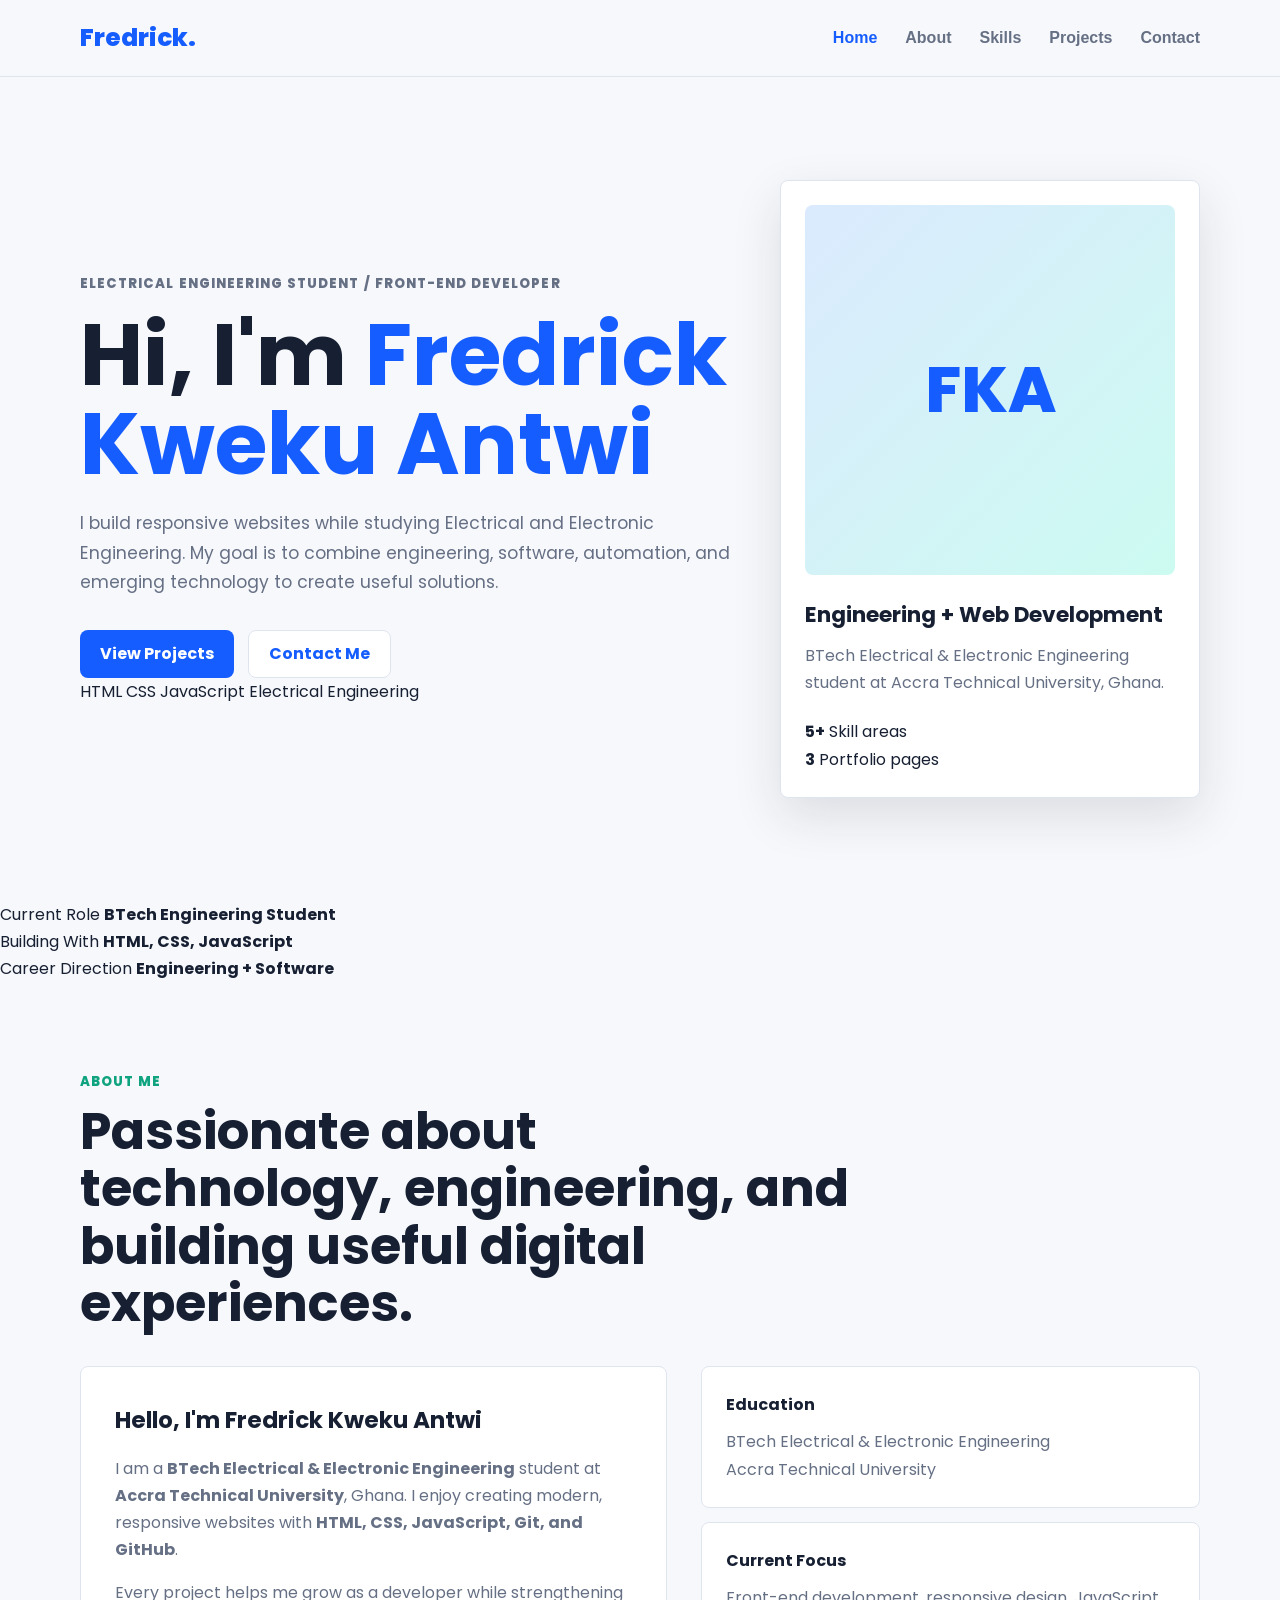
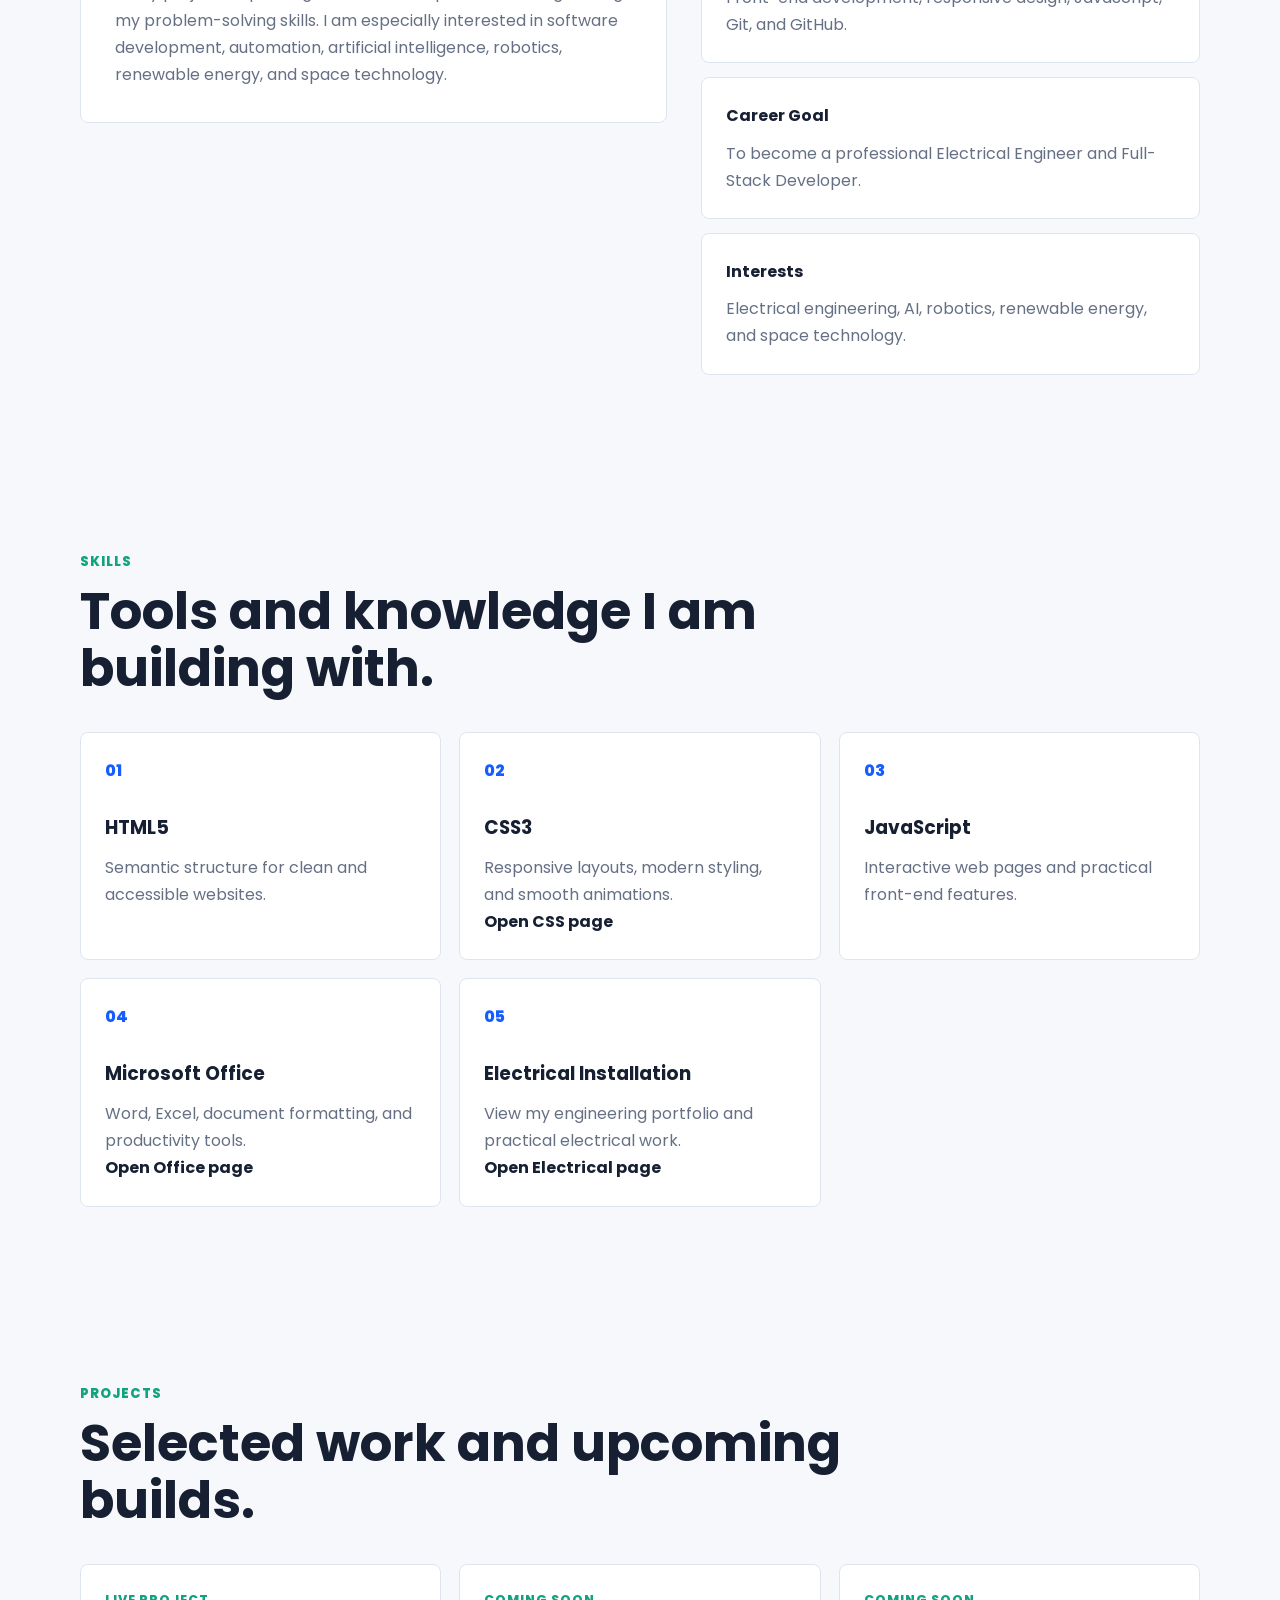
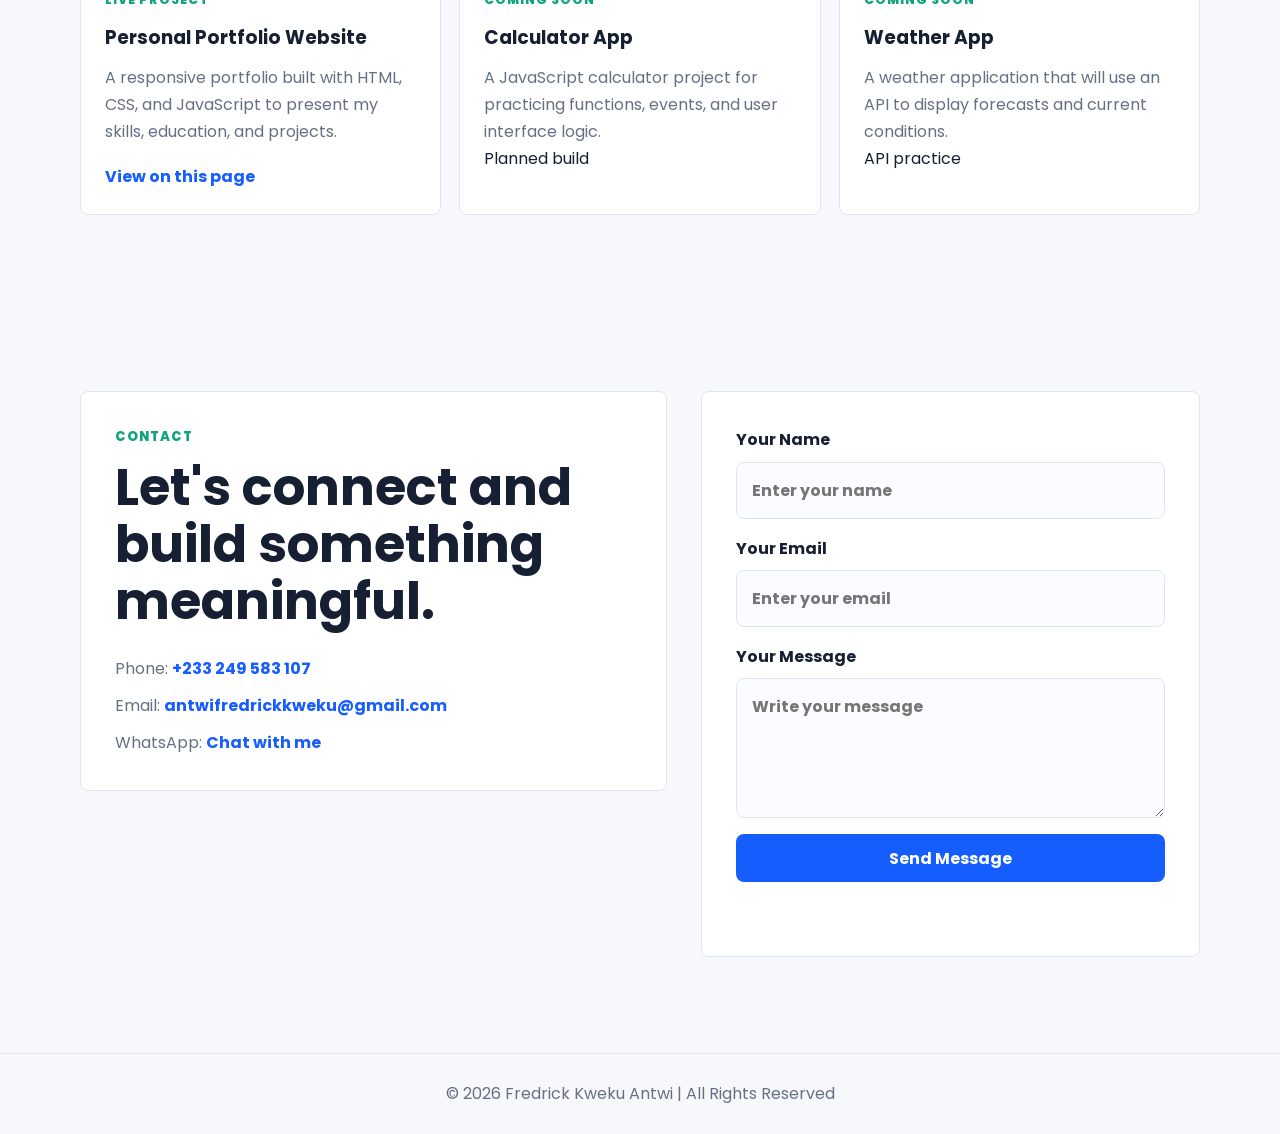
==== commit b5bbbd95: "Update index.html" ====
--- a/index.html
+++ b/index.html
@@ -45,6 +45,12 @@
             <a class="btn primary" href="#projects">View Projects</a>
             <a class="btn secondary" href="#contact">Contact Me</a>
           </div>
+          <div class="hero-badges" aria-label="Current skills and focus areas">
+            <span>HTML</span>
+            <span>CSS</span>
+            <span>JavaScript</span>
+            <span>Electrical Engineering</span>
+          </div>
         </div>
 
         <div class="hero-card" aria-label="Portfolio summary">
@@ -56,6 +62,31 @@
             <h2>Engineering + Web Development</h2>
             <p>BTech Electrical & Electronic Engineering student at Accra Technical University, Ghana.</p>
           </div>
+          <div class="hero-stats">
+            <div>
+              <strong>5+</strong>
+              <span>Skill areas</span>
+            </div>
+            <div>
+              <strong>3</strong>
+              <span>Portfolio pages</span>
+            </div>
+          </div>
+        </div>
+      </section>
+
+      <section class="highlights" aria-label="Portfolio highlights">
+        <div>
+          <span>Current Role</span>
+          <strong>BTech Engineering Student</strong>
+        </div>
+        <div>
+          <span>Building With</span>
+          <strong>HTML, CSS, JavaScript</strong>
+        </div>
+        <div>
+          <span>Career Direction</span>
+          <strong>Engineering + Software</strong>
         </div>
       </section>
 
@@ -118,6 +149,7 @@
             <span>02</span>
             <h3>CSS3</h3>
             <p>Responsive layouts, modern styling, and smooth animations.</p>
+            <strong class="card-link-label">Open CSS page</strong>
           </a>
 
           <article class="card">
@@ -130,12 +162,14 @@
             <span>04</span>
             <h3>Microsoft Office</h3>
             <p>Word, Excel, document formatting, and productivity tools.</p>
+            <strong class="card-link-label">Open Office page</strong>
           </a>
 
           <a href="electrical.html" class="card linked-card">
             <span>05</span>
             <h3>Electrical Installation</h3>
             <p>View my engineering portfolio and practical electrical work.</p>
+            <strong class="card-link-label">Open Electrical page</strong>
           </a>
         </div>
       </section>
@@ -158,12 +192,14 @@
             <p class="project-tag">Coming Soon</p>
             <h3>Calculator App</h3>
             <p>A JavaScript calculator project for practicing functions, events, and user interface logic.</p>
+            <span class="project-status">Planned build</span>
           </article>
 
           <article class="project">
             <p class="project-tag">Coming Soon</p>
             <h3>Weather App</h3>
             <p>A weather application that will use an API to display forecasts and current conditions.</p>
+            <span class="project-status">API practice</span>
           </article>
         </div>
       </section>
@@ -205,3 +241,5 @@
     <script src="script.js"></script>
   </body>
 </html>
+
+
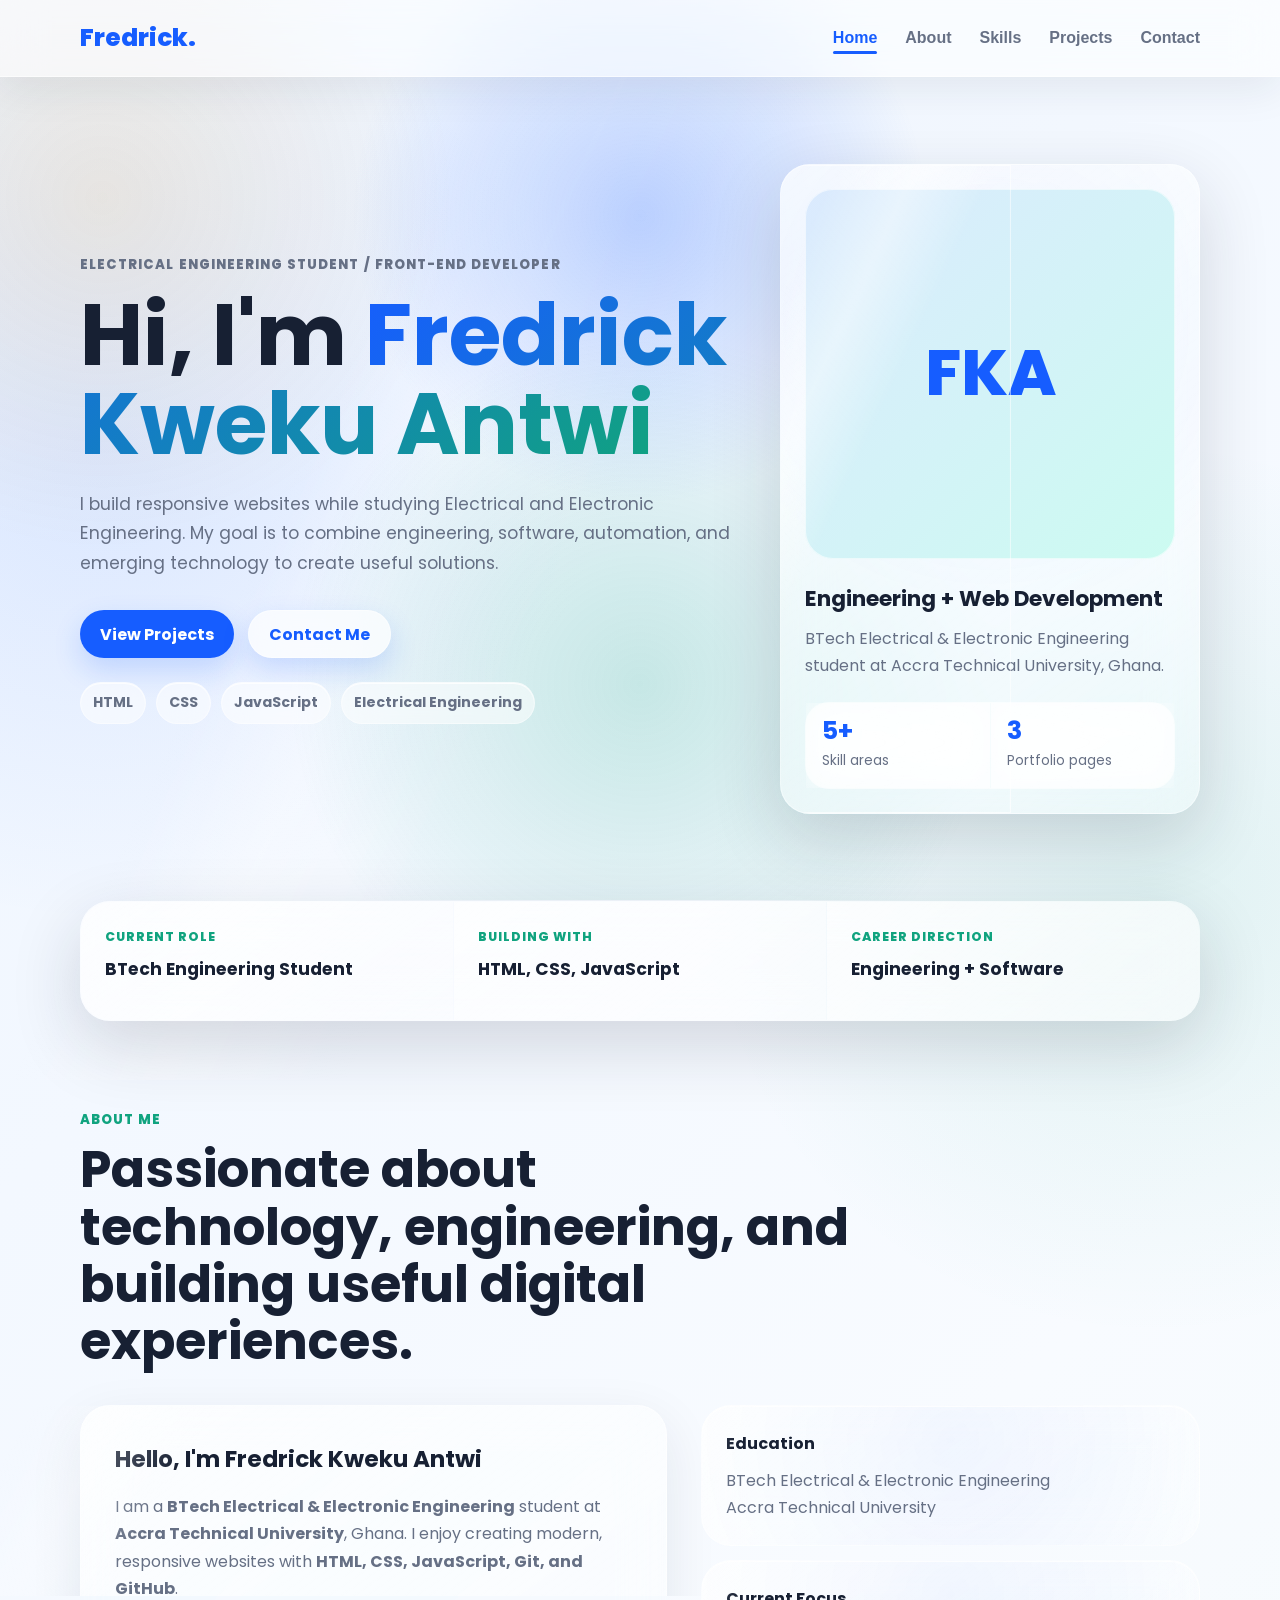
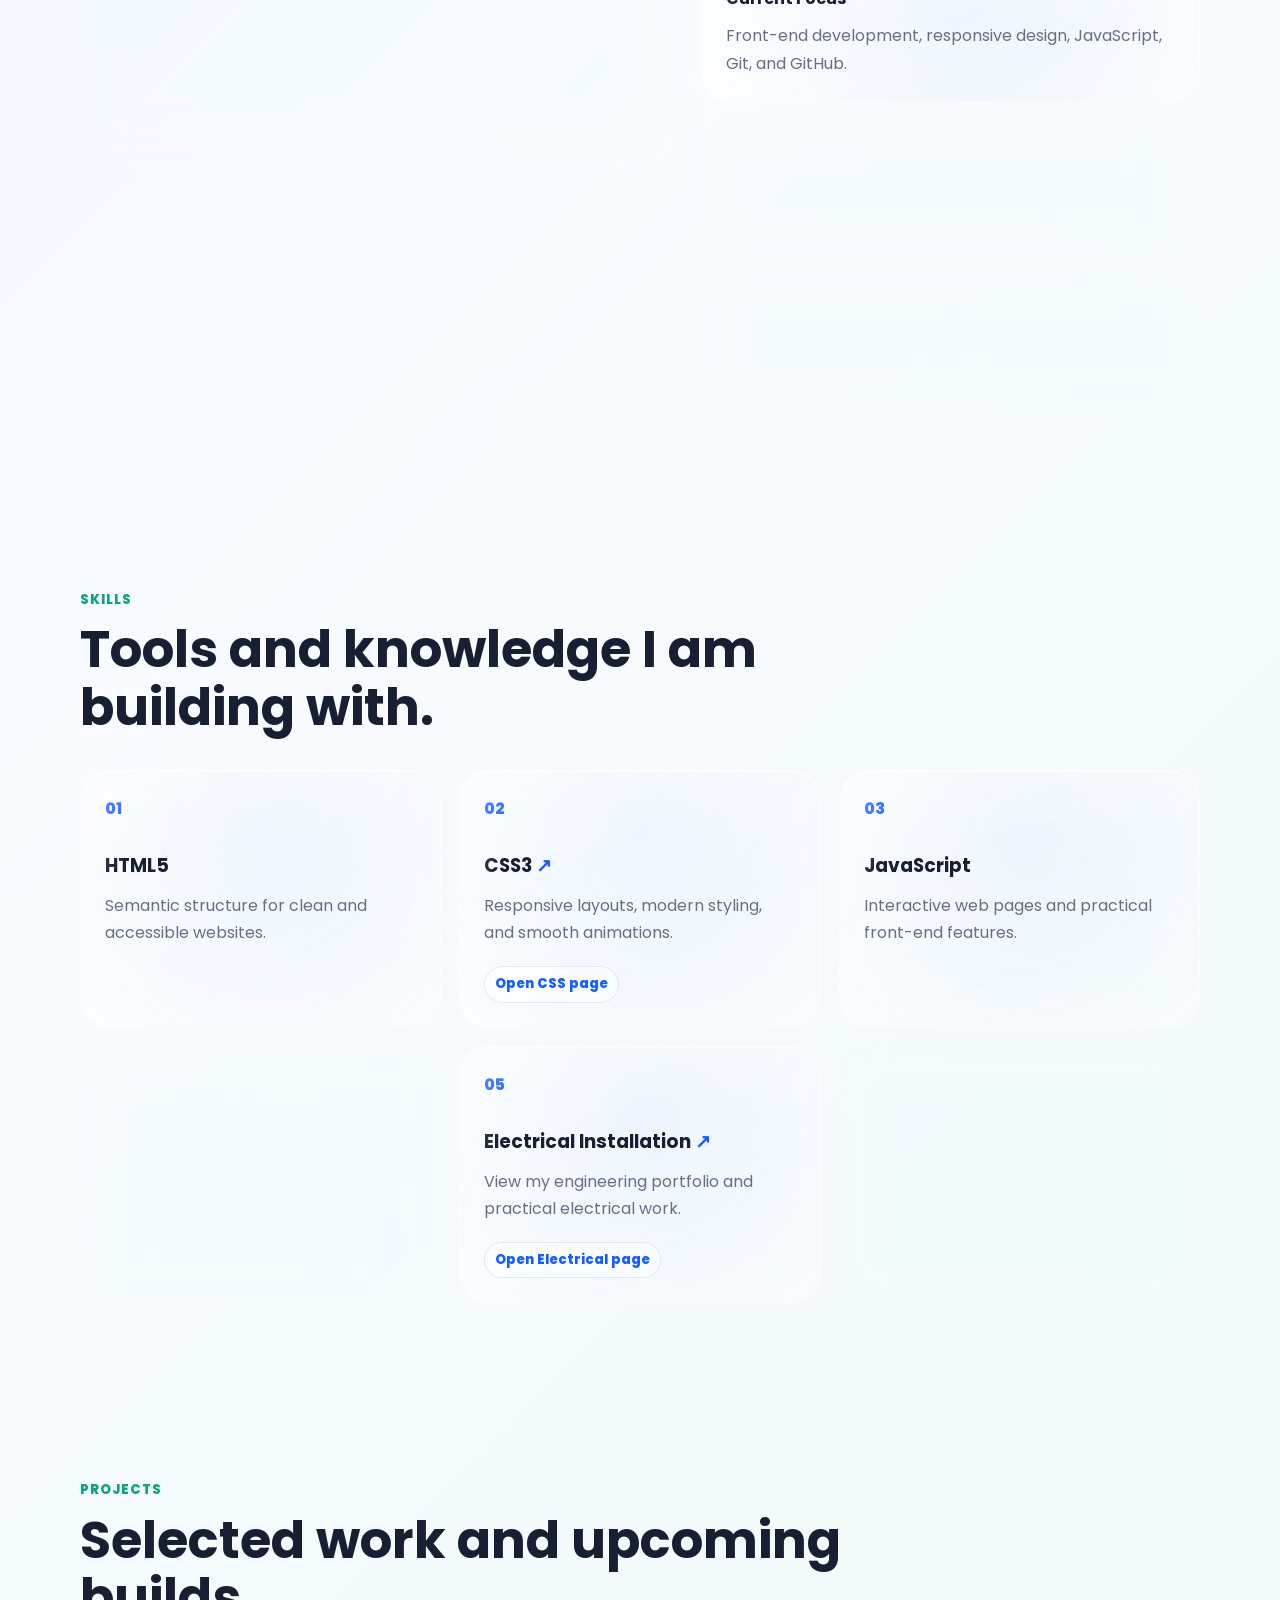
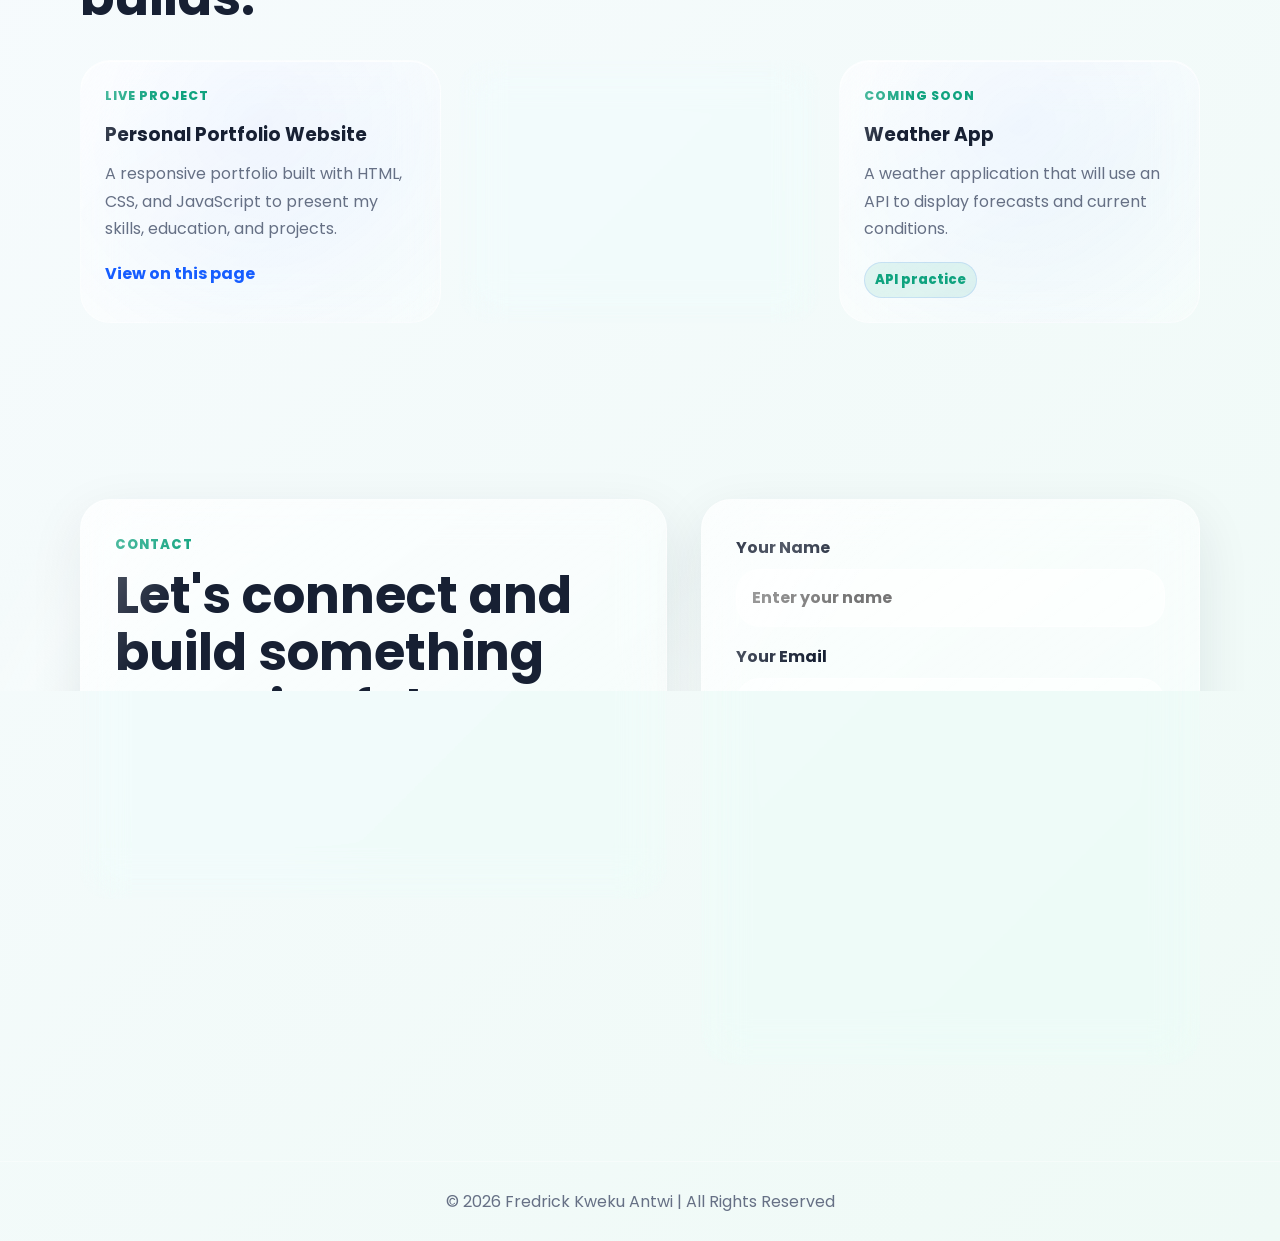
==== commit 511d9d25: "Update index.html" ====
--- a/index.html
+++ b/index.html
@@ -171,6 +171,13 @@
             <p>View my engineering portfolio and practical electrical work.</p>
             <strong class="card-link-label">Open Electrical page</strong>
           </a>
+
+          <a href="learn-coding.html" class="card linked-card">
+            <span>06</span>
+            <h3>Beginner Coding Hub</h3>
+            <p>Learn coding basics, practice live code, and ask for help when you get stuck.</p>
+            <strong class="card-link-label">Open Learning page</strong>
+          </a>
         </div>
       </section>
 
--- a/style.css
+++ b/style.css
@@ -1,13 +1,19 @@
 :root {
   --bg: #f7f8fb;
-  --surface: #ffffff;
+  --surface: rgba(255, 255, 255, 0.68);
   --text: #172033;
   --muted: #667085;
   --primary: #165dff;
   --primary-dark: #0b3eb3;
   --accent: #10a37f;
-  --line: #dfe5ef;
-  --shadow: 0 18px 50px rgba(23, 32, 51, 0.12);
+  --warm: #f59e0b;
+  --line: rgba(255, 255, 255, 0.42);
+  --glass-line: rgba(255, 255, 255, 0.58);
+  --mouse-x: 50%;
+  --mouse-y: 24%;
+  --radius-lg: 30px;
+  --radius-md: 24px;
+  --shadow: 0 24px 70px rgba(23, 32, 51, 0.16);
 }
 
 * {
@@ -21,10 +27,36 @@
 }
 
 body {
-  background: var(--bg);
+  background:
+    radial-gradient(circle at 8% 10%, rgba(22, 93, 255, 0.1), transparent 30rem),
+    radial-gradient(circle at 90% 20%, rgba(16, 163, 127, 0.1), transparent 28rem),
+    linear-gradient(135deg, #eef5ff 0%, #f8fbff 42%, #effaf6 100%);
   color: var(--text);
   font-family: "Poppins", Arial, sans-serif;
   line-height: 1.7;
+  overflow-x: hidden;
+}
+
+body::before {
+  content: "";
+  position: fixed;
+  inset: 0;
+  z-index: -2;
+  background:
+    radial-gradient(circle at var(--mouse-x) var(--mouse-y), rgba(22, 93, 255, 0.26), transparent 18rem),
+    radial-gradient(circle at calc(100% - var(--mouse-x)) calc(100% - var(--mouse-y)), rgba(16, 163, 127, 0.2), transparent 22rem);
+  transition: all 0.3s ease;
+}
+
+body::after {
+  content: "";
+  position: fixed;
+  inset: -20%;
+  z-index: -3;
+  background:
+    linear-gradient(115deg, transparent 0 36%, rgba(255, 255, 255, 0.34) 42%, transparent 50% 100%),
+    radial-gradient(circle at 20% 30%, rgba(245, 158, 11, 0.12), transparent 22rem);
+  animation: liquidReflection 10s ease-in-out infinite alternate;
 }
 
 a {
@@ -41,9 +73,10 @@
   position: sticky;
   top: 0;
   z-index: 20;
-  background: rgba(247, 248, 251, 0.92);
-  border-bottom: 1px solid var(--line);
-  backdrop-filter: blur(14px);
+  background: rgba(255, 255, 255, 0.58);
+  border-bottom: 1px solid var(--glass-line);
+  backdrop-filter: blur(22px) saturate(150%);
+  box-shadow: 0 12px 42px rgba(23, 32, 51, 0.08);
 }
 
 .nav {
@@ -60,6 +93,7 @@
   color: var(--primary);
   font-size: 1.55rem;
   font-weight: 800;
+  transition: all 0.3s ease;
 }
 
 .nav-links {
@@ -72,12 +106,27 @@
 .nav-links a {
   color: var(--muted);
   font-weight: 600;
-  transition: color 180ms ease;
+  transition: all 0.3s ease;
 }
 
 .nav-links a:hover,
 .nav-links a.active {
   color: var(--primary);
+}
+
+.nav-links a.active {
+  position: relative;
+}
+
+.nav-links a.active::after {
+  content: "";
+  position: absolute;
+  right: 0;
+  bottom: -8px;
+  left: 0;
+  height: 3px;
+  border-radius: 999px;
+  background: var(--primary);
 }
 
 .menu-toggle {
@@ -85,9 +134,10 @@
   width: 44px;
   height: 44px;
   border: 1px solid var(--line);
-  border-radius: 8px;
+  border-radius: var(--radius-md);
   background: var(--surface);
   cursor: pointer;
+  transition: all 0.3s ease;
 }
 
 .menu-toggle span {
@@ -129,7 +179,9 @@
 }
 
 .hero h1 span {
-  color: var(--primary);
+  color: transparent;
+  background: linear-gradient(135deg, var(--primary), var(--accent));
+  background-clip: text;
 }
 
 .hero p,
@@ -153,6 +205,31 @@
   margin-top: 32px;
 }
 
+.hero-badges {
+  display: flex;
+  flex-wrap: wrap;
+  gap: 10px;
+  margin-top: 24px;
+}
+
+.hero-badges span {
+  border: 1px solid var(--line);
+  border-radius: 999px;
+  background: rgba(255, 255, 255, 0.54);
+  padding: 8px 12px;
+  color: var(--muted);
+  font-size: 0.88rem;
+  font-weight: 700;
+  backdrop-filter: blur(16px);
+  box-shadow: inset 0 1px 0 rgba(255, 255, 255, 0.78);
+  transition: all 0.3s ease;
+}
+
+.hero-badges span:hover {
+  color: var(--primary);
+  transform: translateY(-2px);
+}
+
 .btn,
 .contact-form button {
   min-height: 48px;
@@ -160,17 +237,19 @@
   align-items: center;
   justify-content: center;
   border: 0;
-  border-radius: 8px;
+  border-radius: 999px;
   padding: 0 20px;
   font: inherit;
   font-weight: 700;
   cursor: pointer;
-  transition: transform 180ms ease, background 180ms ease, color 180ms ease;
+  box-shadow: 0 12px 28px rgba(22, 93, 255, 0.18);
+  transition: all 0.3s ease;
 }
 
 .btn:hover,
 .contact-form button:hover {
   transform: translateY(-2px);
+  box-shadow: 0 18px 44px rgba(22, 93, 255, 0.24);
 }
 
 .primary,
@@ -188,23 +267,47 @@
   background: var(--surface);
   color: var(--primary);
   border: 1px solid var(--line);
+  backdrop-filter: blur(18px);
 }
 
 .hero-card {
+  position: relative;
+  overflow: hidden;
   display: grid;
   gap: 22px;
   padding: 24px;
   border: 1px solid var(--line);
-  border-radius: 8px;
-  background: var(--surface);
+  border-radius: var(--radius-lg);
+  background:
+    linear-gradient(145deg, rgba(255, 255, 255, 0.76), rgba(255, 255, 255, 0.36)),
+    radial-gradient(circle at var(--mouse-x) var(--mouse-y), rgba(22, 93, 255, 0.16), transparent 18rem);
+  backdrop-filter: blur(24px) saturate(145%);
   box-shadow: var(--shadow);
+  transition: all 0.3s ease;
+}
+
+.hero-card::before {
+  content: "";
+  position: absolute;
+  inset: 0;
+  border: 1px solid rgba(255, 255, 255, 0.58);
+  background: linear-gradient(115deg, transparent 0 34%, rgba(255, 255, 255, 0.42) 45%, transparent 56% 100%);
+  transform: translateX(-45%);
+  animation: cardReflection 6s ease-in-out infinite;
+  pointer-events: none;
+}
+
+.hero-card:hover {
+  transform: translateY(-6px);
+  box-shadow: 0 30px 84px rgba(23, 32, 51, 0.2);
 }
 
 .profile-frame {
   overflow: hidden;
-  border-radius: 8px;
+  border-radius: 28px;
   background: linear-gradient(135deg, #dbeafe, #ccfbf1);
   aspect-ratio: 1;
+  box-shadow: inset 0 0 0 1px var(--glass-line);
 }
 
 .profile-frame img,
@@ -227,6 +330,76 @@
   font-size: 1.35rem;
 }
 
+.hero-stats {
+  display: grid;
+  grid-template-columns: 1fr 1fr;
+  gap: 1px;
+  overflow: hidden;
+  border: 1px solid var(--line);
+  border-radius: var(--radius-md);
+  background: rgba(255, 255, 255, 0.36);
+}
+
+.hero-stats div {
+  padding: 16px;
+  background: rgba(255, 255, 255, 0.56);
+  backdrop-filter: blur(16px);
+}
+
+.hero-stats strong {
+  display: block;
+  color: var(--primary);
+  font-size: 1.55rem;
+  line-height: 1;
+}
+
+.hero-stats span {
+  display: block;
+  margin-top: 6px;
+  color: var(--muted);
+  font-size: 0.85rem;
+}
+
+.highlights {
+  width: min(1120px, calc(100% - 36px));
+  margin: 0 auto;
+  display: grid;
+  grid-template-columns: repeat(3, minmax(0, 1fr));
+  gap: 1px;
+  overflow: hidden;
+  border: 1px solid var(--line);
+  border-radius: var(--radius-lg);
+  background: rgba(255, 255, 255, 0.28);
+  box-shadow: var(--shadow);
+  backdrop-filter: blur(22px);
+}
+
+.highlights div {
+  min-height: 118px;
+  padding: 24px;
+  background: linear-gradient(145deg, rgba(255, 255, 255, 0.7), rgba(255, 255, 255, 0.38));
+  transition: all 0.3s ease;
+}
+
+.highlights div:hover {
+  transform: translateY(-3px);
+  box-shadow: inset 0 0 0 1px rgba(255, 255, 255, 0.7);
+}
+
+.highlights span {
+  display: block;
+  margin-bottom: 8px;
+  color: var(--accent);
+  font-size: 0.78rem;
+  font-weight: 800;
+  letter-spacing: 0.08em;
+  text-transform: uppercase;
+}
+
+.highlights strong {
+  font-size: 1.08rem;
+}
+
 .section {
   padding: 88px 0;
 }
@@ -255,9 +428,11 @@
 .contact-copy,
 .contact-form {
   border: 1px solid var(--line);
-  border-radius: 8px;
-  background: var(--surface);
+  border-radius: var(--radius-lg);
+  background: linear-gradient(145deg, rgba(255, 255, 255, 0.72), rgba(255, 255, 255, 0.38));
+  backdrop-filter: blur(22px) saturate(145%);
   padding: clamp(22px, 4vw, 34px);
+  box-shadow: 0 18px 54px rgba(23, 32, 51, 0.09);
 }
 
 .about-content h3 {
@@ -277,19 +452,69 @@
 .info-box,
 .card,
 .project {
-  border: 1px solid var(--line);
-  border-radius: 8px;
-  background: var(--surface);
+  position: relative;
+  overflow: hidden;
+  border: 1px solid var(--line);
+  border-radius: var(--radius-lg);
+  background:
+    linear-gradient(145deg, rgba(255, 255, 255, 0.74), rgba(255, 255, 255, 0.4)),
+    radial-gradient(circle at var(--mouse-x) var(--mouse-y), rgba(22, 93, 255, 0.12), transparent 16rem);
+  backdrop-filter: blur(20px) saturate(145%);
   padding: 24px;
-  transition: transform 180ms ease, box-shadow 180ms ease, border-color 180ms ease;
+  box-shadow: inset 0 1px 0 rgba(255, 255, 255, 0.74);
+  transition: all 0.3s ease;
 }
 
 .info-box:hover,
 .card:hover,
 .project:hover {
-  transform: translateY(-4px);
-  border-color: rgba(22, 93, 255, 0.3);
-  box-shadow: 0 14px 36px rgba(23, 32, 51, 0.09);
+  transform: translateY(-7px) scale(1.01);
+  border-color: rgba(255, 255, 255, 0.72);
+  box-shadow: 0 22px 56px rgba(23, 32, 51, 0.16), 0 0 34px rgba(22, 93, 255, 0.14);
+}
+
+.card::after,
+.project::after {
+  content: "";
+  position: absolute;
+  inset: auto 0 0;
+  height: 4px;
+  background: linear-gradient(90deg, var(--primary), var(--accent));
+  transform: scaleX(0);
+  transform-origin: left;
+  transition: all 0.3s ease;
+}
+
+.card::before,
+.project::before,
+.info-box::before,
+.contact-form::before,
+.about-content::before,
+.contact-copy::before {
+  content: "";
+  position: absolute;
+  inset: 0;
+  border-radius: inherit;
+  background: linear-gradient(120deg, transparent 0 35%, rgba(255, 255, 255, 0.48) 46%, transparent 58% 100%);
+  opacity: 0.55;
+  transform: translateX(-55%);
+  transition: all 0.3s ease;
+  pointer-events: none;
+}
+
+.card:hover::before,
+.project:hover::before,
+.info-box:hover::before,
+.contact-form:hover::before,
+.about-content:hover::before,
+.contact-copy:hover::before {
+  transform: translateX(55%);
+  opacity: 0.85;
+}
+
+.card:hover::after,
+.project:hover::after {
+  transform: scaleX(1);
 }
 
 .info-box h4,
@@ -315,6 +540,25 @@
 
 .linked-card {
   color: inherit;
+}
+
+.linked-card h3::after {
+  content: " ↗";
+  color: var(--primary);
+}
+
+.card-link-label,
+.project-status {
+  display: inline-flex;
+  width: max-content;
+  margin-top: 20px;
+  border-radius: 999px;
+  padding: 7px 11px;
+  background: rgba(255, 255, 255, 0.52);
+  color: var(--primary);
+  font-size: 0.82rem;
+  font-weight: 800;
+  box-shadow: inset 0 0 0 1px rgba(22, 93, 255, 0.12);
 }
 
 .project-tag {
@@ -333,6 +577,11 @@
   font-weight: 700;
 }
 
+.project-status {
+  color: var(--accent);
+  background: rgba(16, 163, 127, 0.1);
+}
+
 .contact {
   padding-bottom: 96px;
 }
@@ -364,13 +613,13 @@
 .contact-form textarea {
   width: 100%;
   border: 1px solid var(--line);
-  border-radius: 8px;
+  border-radius: var(--radius-md);
   padding: 14px 15px;
   color: var(--text);
-  background: #fbfcff;
+  background: rgba(255, 255, 255, 0.6);
   font: inherit;
   outline: none;
-  transition: border-color 180ms ease, box-shadow 180ms ease;
+  transition: all 0.3s ease;
 }
 
 .contact-form textarea {
@@ -395,6 +644,56 @@
   padding: 26px 18px;
   color: var(--muted);
   text-align: center;
+}
+
+.reveal {
+  opacity: 0;
+  transform: translateY(18px);
+  transition: all 0.3s ease;
+}
+
+.reveal.is-visible {
+  opacity: 1;
+  transform: translateY(0);
+}
+
+@media (prefers-reduced-motion: reduce) {
+  html {
+    scroll-behavior: auto;
+  }
+
+  *,
+  *::before,
+  *::after {
+    transition-duration: 0.01ms !important;
+    animation-duration: 0.01ms !important;
+  }
+
+  .reveal {
+    opacity: 1;
+    transform: none;
+  }
+}
+
+@keyframes liquidReflection {
+  0% {
+    transform: translate3d(-3%, -2%, 0) rotate(0deg);
+  }
+
+  100% {
+    transform: translate3d(3%, 2%, 0) rotate(3deg);
+  }
+}
+
+@keyframes cardReflection {
+  0%,
+  45% {
+    transform: translateX(-70%);
+  }
+
+  100% {
+    transform: translateX(70%);
+  }
 }
 
 @media (max-width: 880px) {
@@ -443,8 +742,13 @@
   }
 
   .skills-container,
-  .projects-grid {
+  .projects-grid,
+  .highlights {
     grid-template-columns: repeat(2, minmax(0, 1fr));
+  }
+
+  .nav-links a.active::after {
+    display: none;
   }
 }
 
@@ -463,7 +767,9 @@
   }
 
   .skills-container,
-  .projects-grid {
+  .projects-grid,
+  .highlights,
+  .hero-stats {
     grid-template-columns: 1fr;
   }
 
@@ -473,6 +779,3 @@
     width: 100%;
   }
 }
-
-
-    text-decoration: none !important;
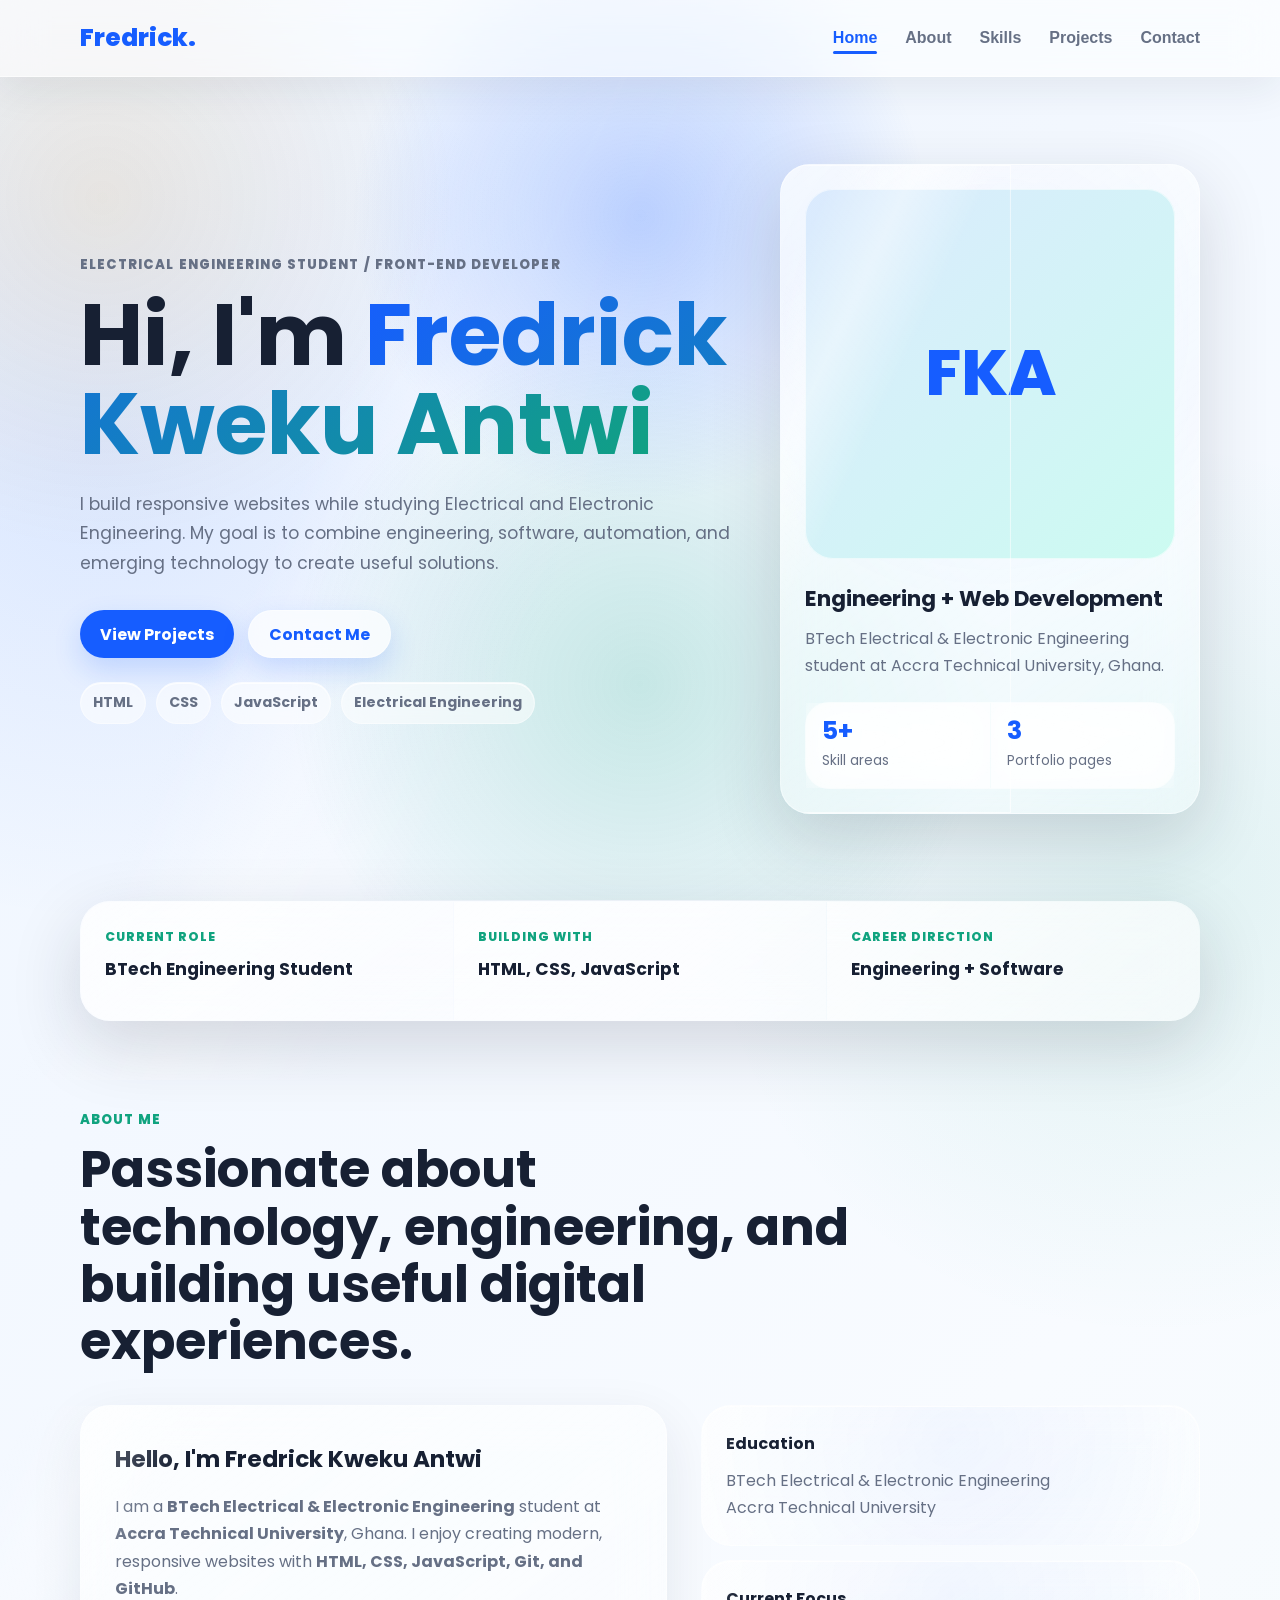
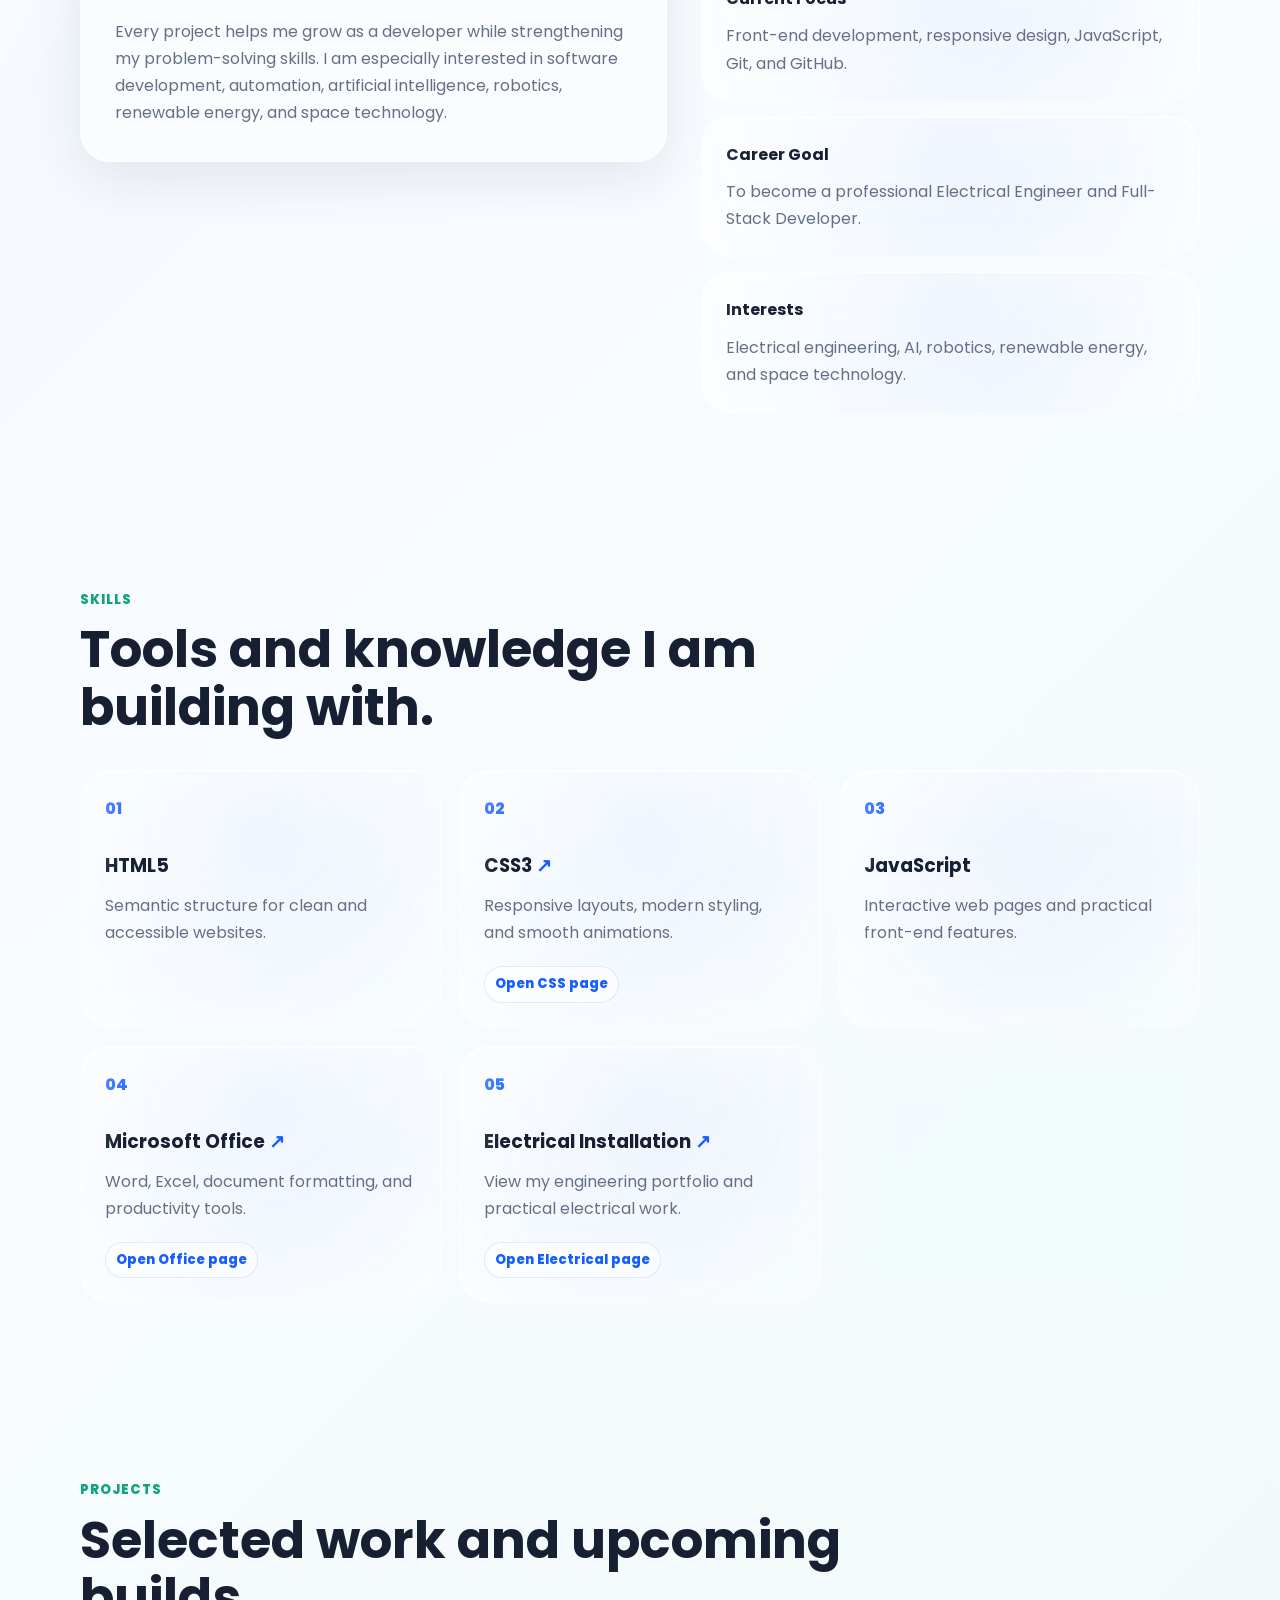
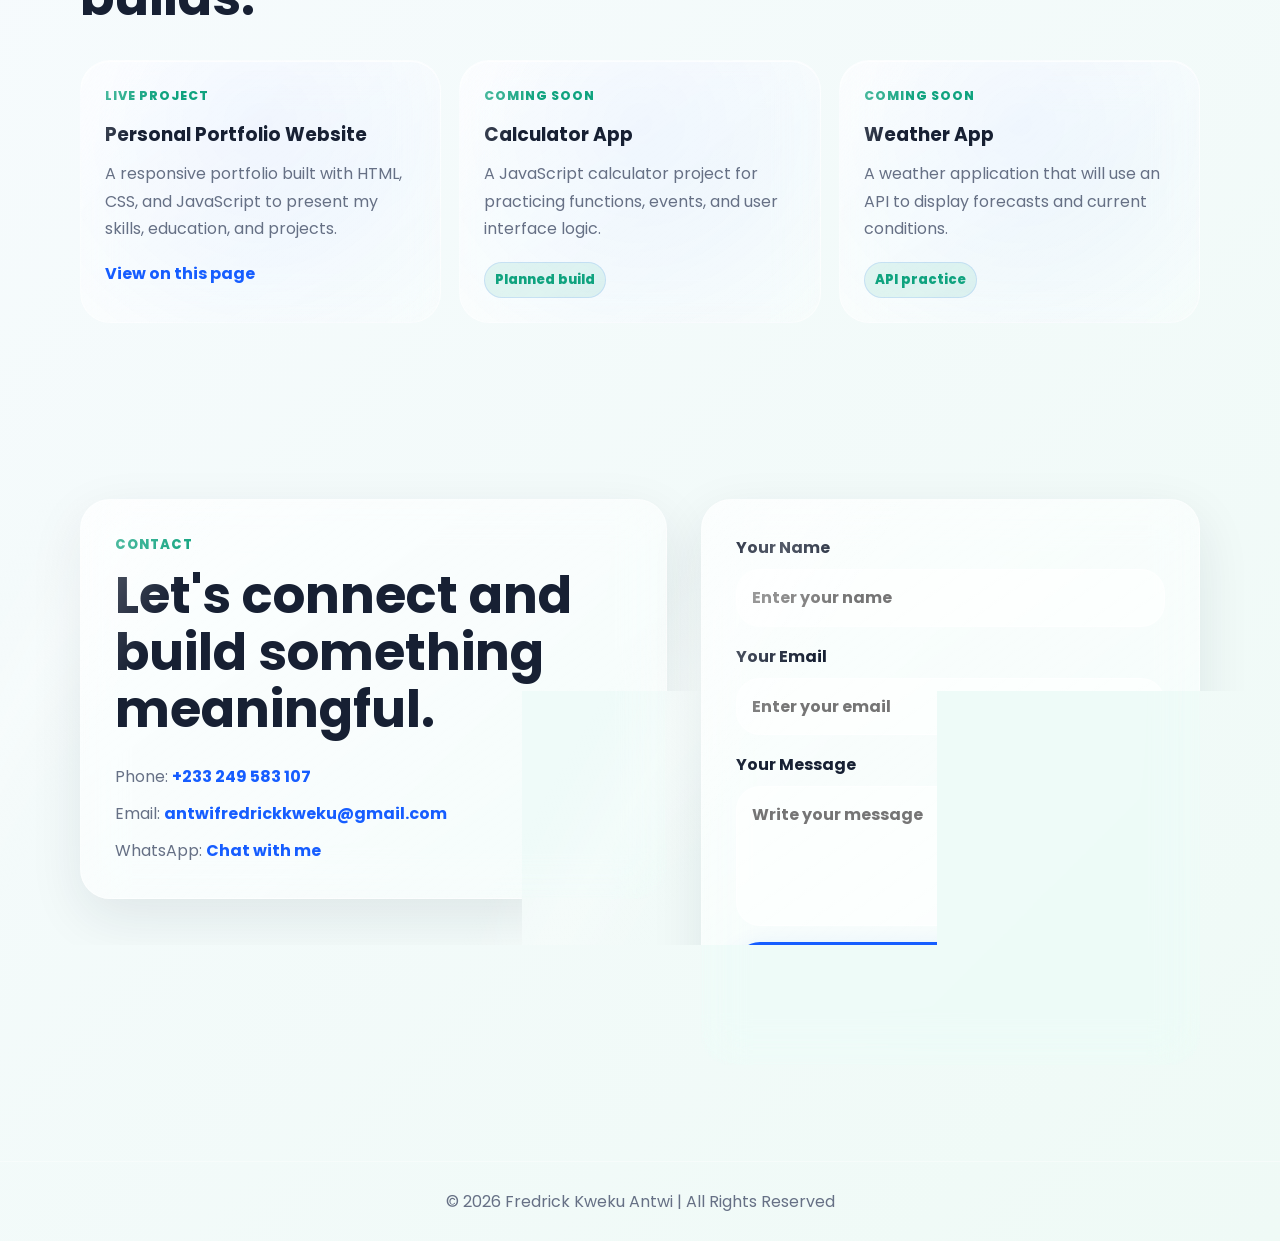
==== commit e7ad5055: "Update index.html" ====
--- a/index.html
+++ b/index.html
@@ -176,7 +176,7 @@
             <span>06</span>
             <h3>Beginner Coding Hub</h3>
             <p>Learn coding basics, practice live code, and ask for help when you get stuck.</p>
-            <strong class="card-link-label">Open Learning page</strong>
+            <strong class="card-link-label">Open Language page</strong>
           </a>
         </div>
       </section>
@@ -250,3 +250,4 @@
 </html>
 
 
+
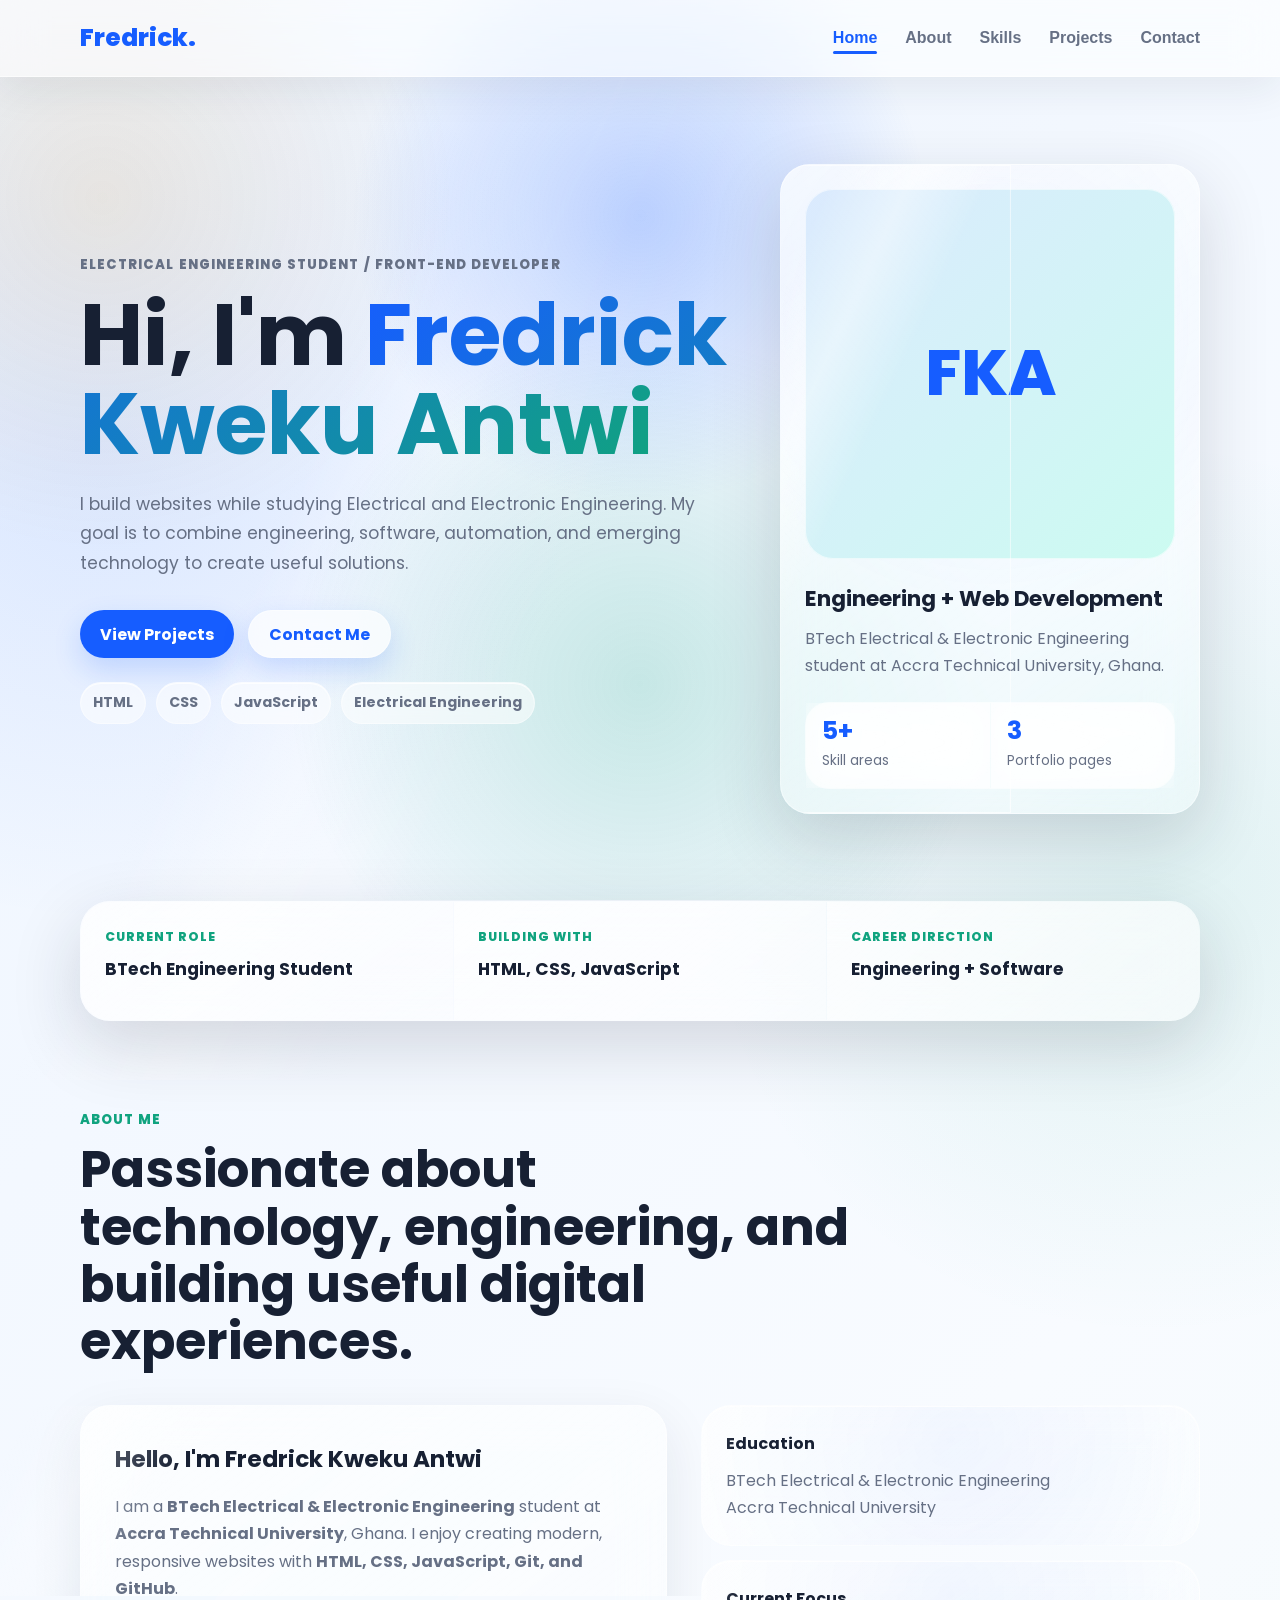
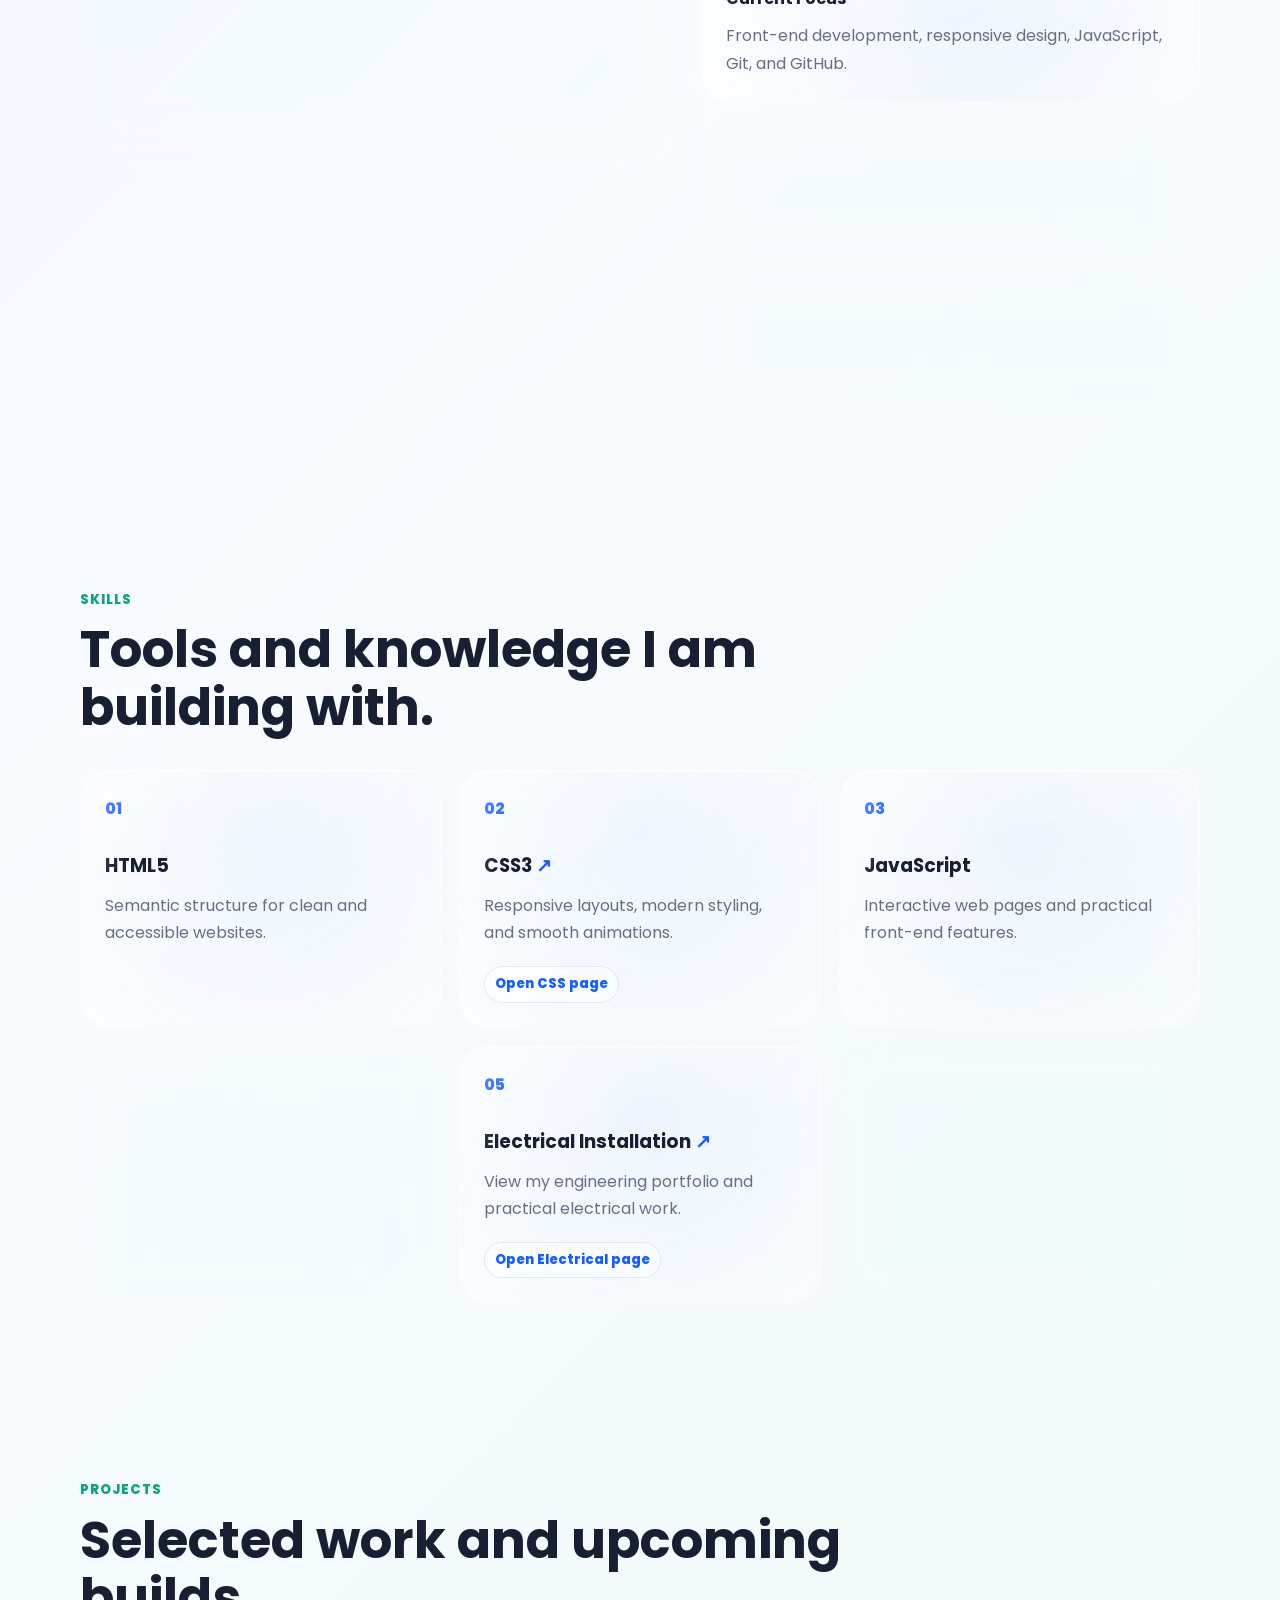
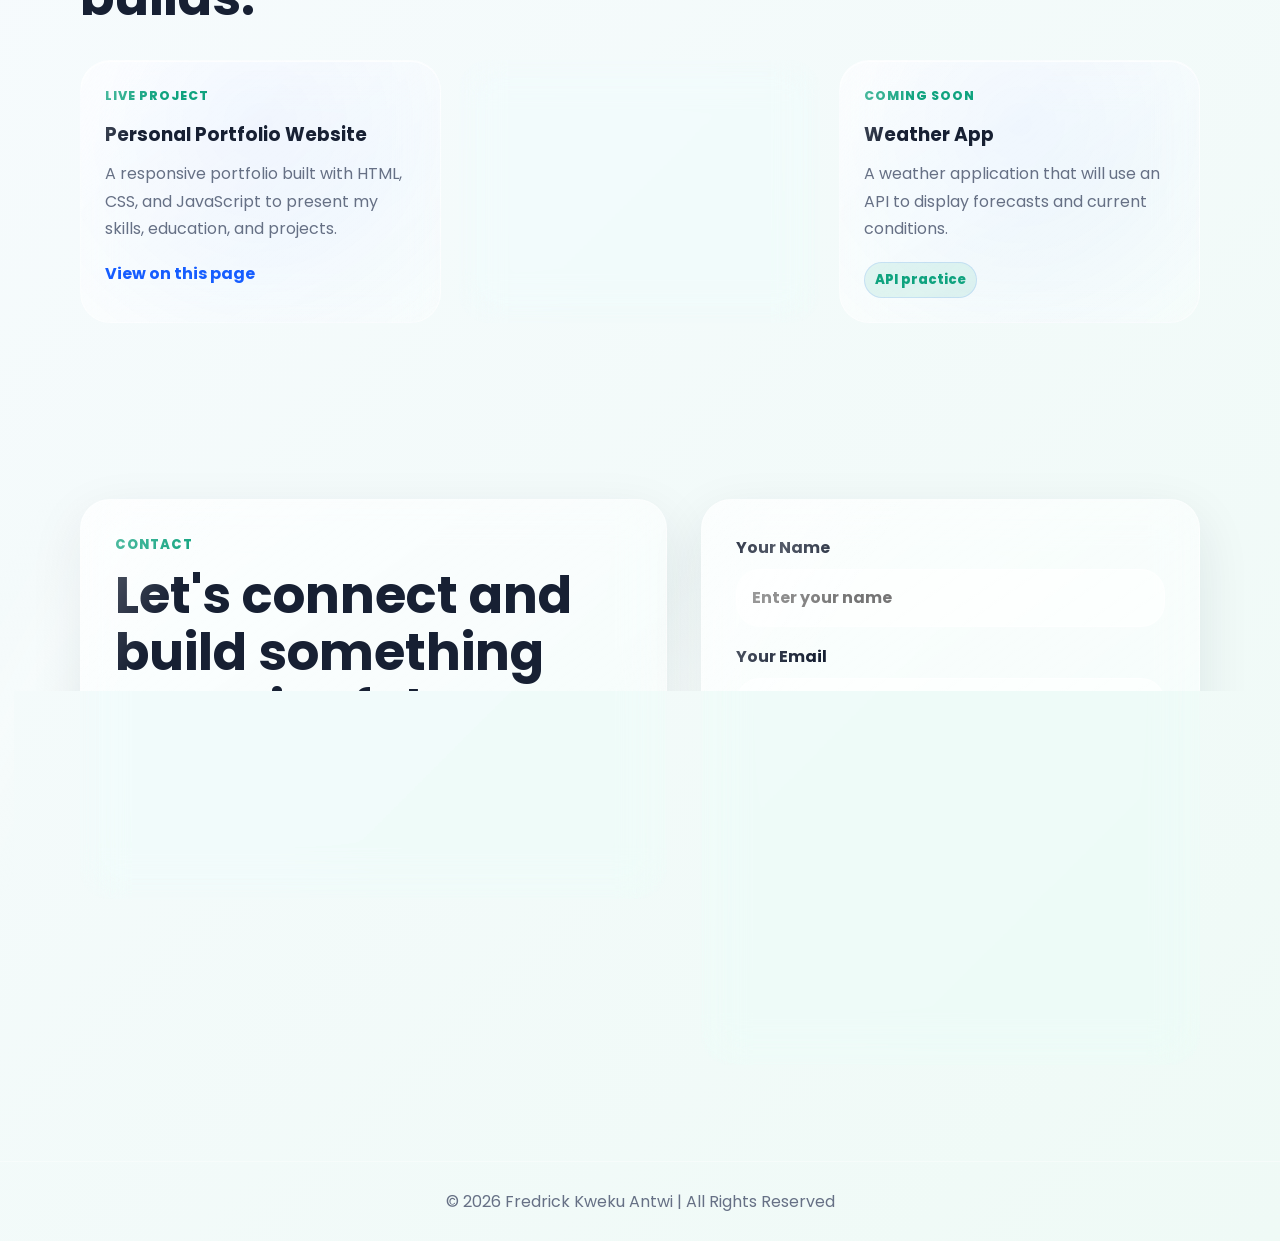
==== commit f6dfda08: "Update index.html" ====
--- a/index.html
+++ b/index.html
@@ -37,7 +37,7 @@
           <p class="eyebrow">Electrical Engineering Student / Front-End Developer</p>
           <h1>Hi, I'm <span>Fredrick Kweku Antwi</span></h1>
           <p>
-            I build responsive websites while studying Electrical and Electronic Engineering.
+            I build websites while studying Electrical and Electronic Engineering.
             My goal is to combine engineering, software, automation, and emerging technology
             to create useful solutions.
           </p>
